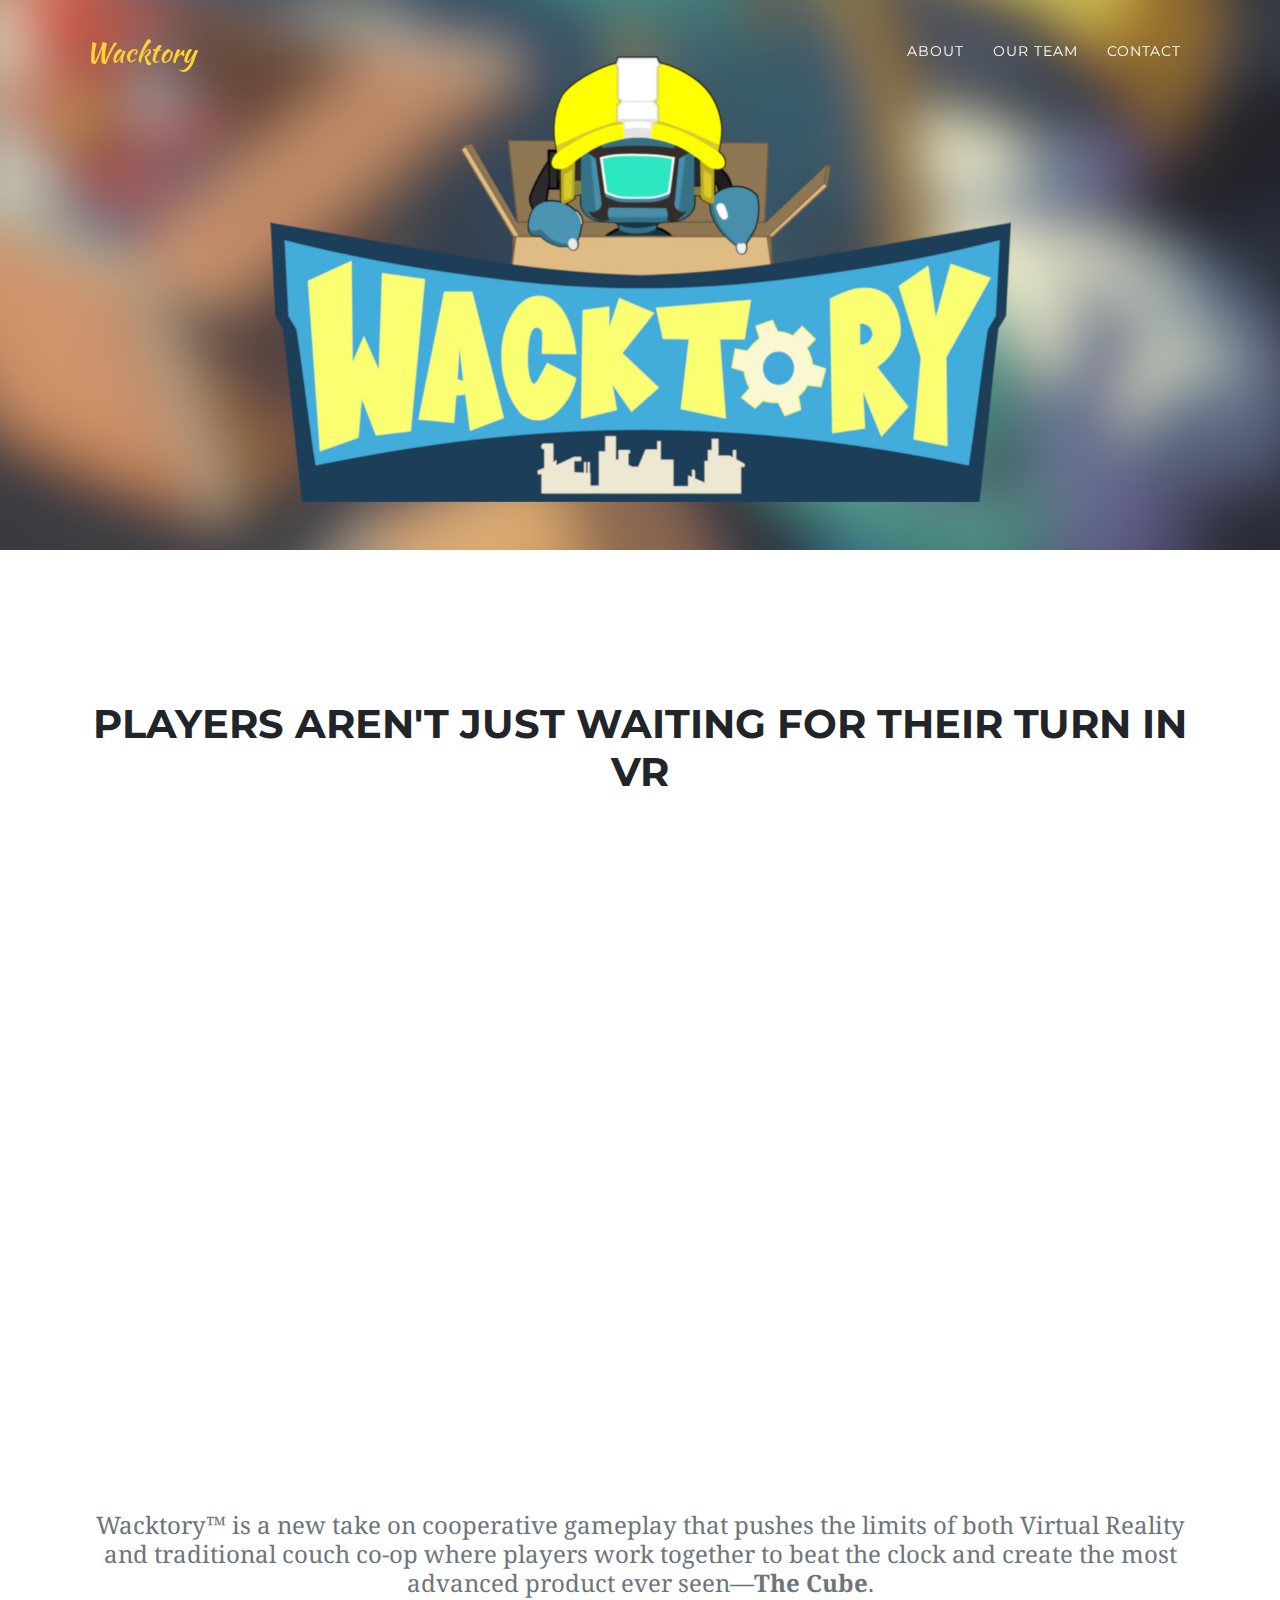
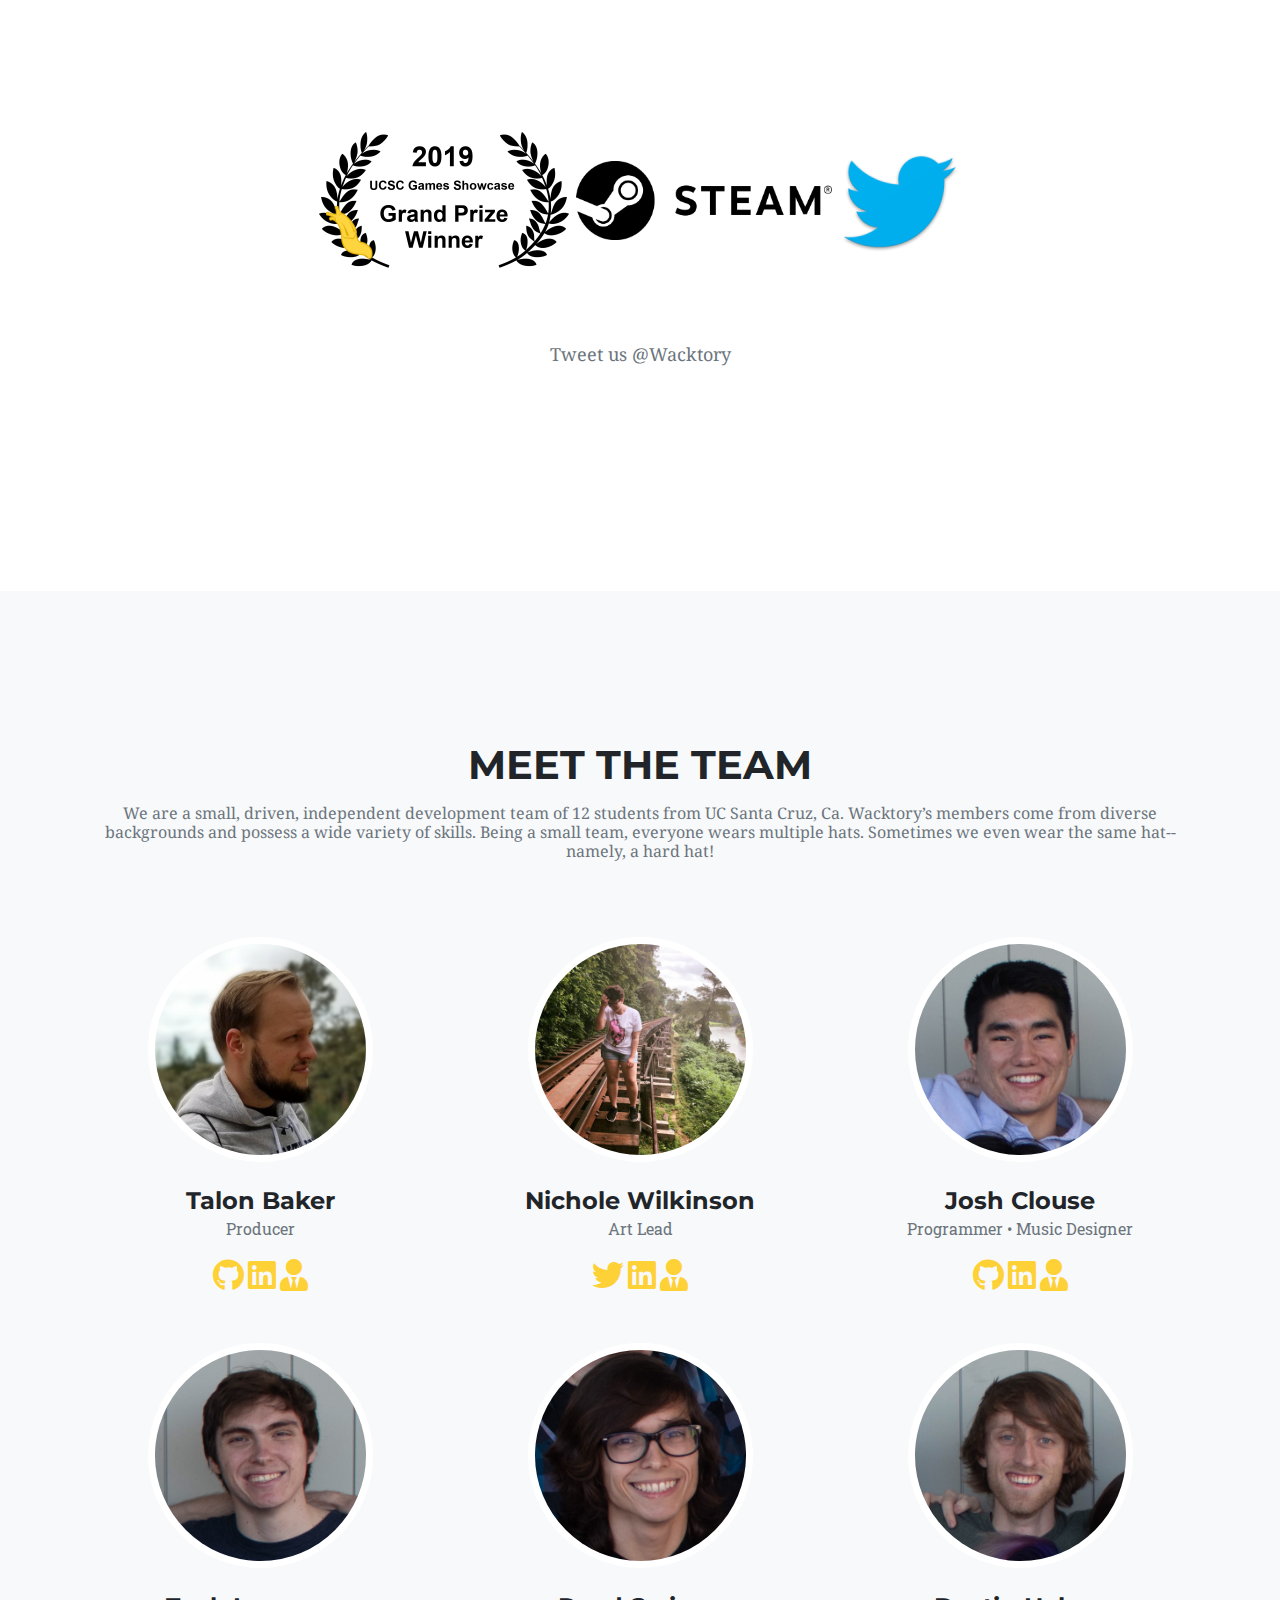
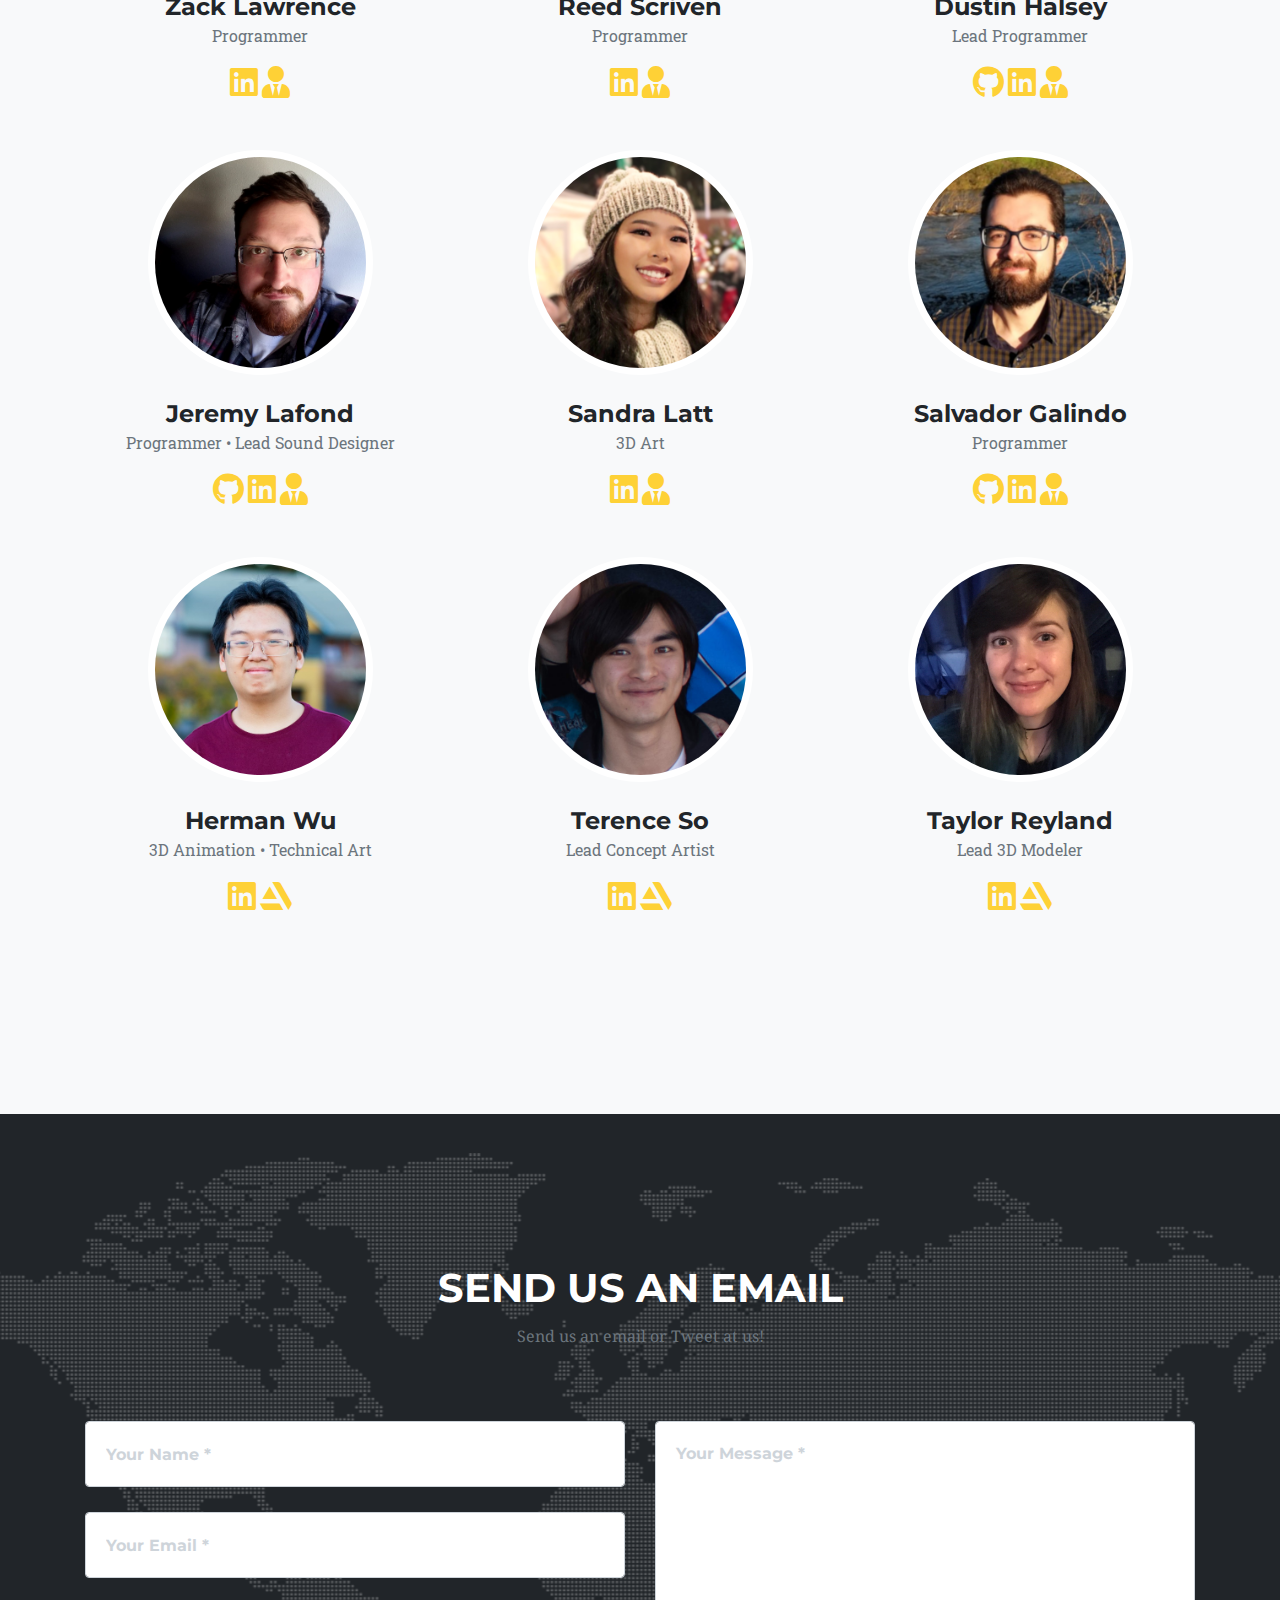
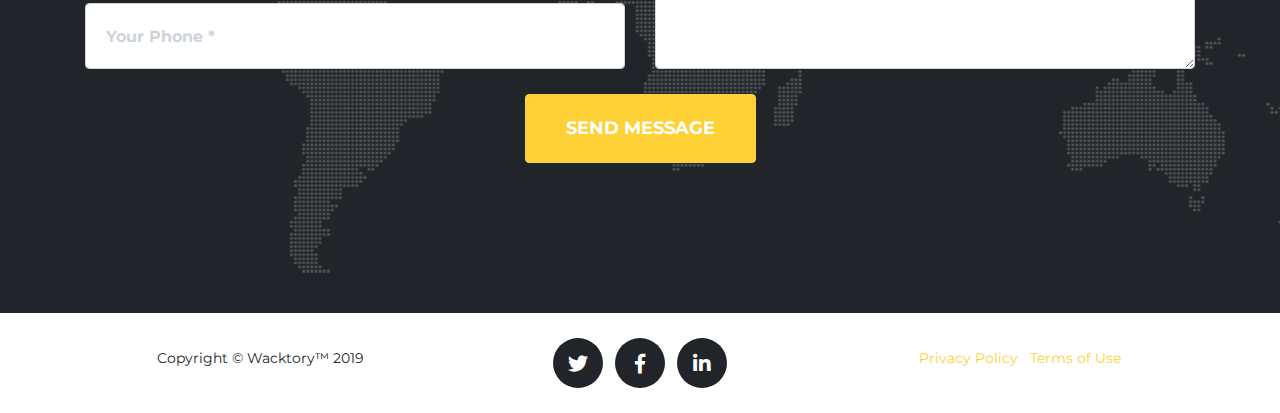
==== index.html @ 5170f6e6 "updated site links" ====
<!DOCTYPE html>
<html lang="en">

<head>

    <meta charset="utf-8">
    <meta name="viewport" content="width=device-width, initial-scale=1, shrink-to-fit=no">
    <meta name="description" content="">
    <meta name="author" content="">

    <style>
        p.big {
            line-height: 4.0;
        }
    </style>

    <title>Wacktory Game</title>

    <!-- Bootstrap core CSS -->
    <link href="vendor/bootstrap/css/bootstrap.min.css" rel="stylesheet">

    <!-- Custom fonts for this template -->
    <link href="vendor/fontawesome-free/css/all.min.css" rel="stylesheet" type="text/css">
    <link href="https://fonts.googleapis.com/css?family=Montserrat:400,700" rel="stylesheet" type="text/css">
    <link href='https://fonts.googleapis.com/css?family=Kaushan+Script' rel='stylesheet' type='text/css'>
    <link href='https://fonts.googleapis.com/css?family=Droid+Serif:400,700,400italic,700italic' rel='stylesheet'
        type='text/css'>
    <link href='https://fonts.googleapis.com/css?family=Roboto+Slab:400,100,300,700' rel='stylesheet' type='text/css'>

    <!-- Custom styles for this template -->
    <link href="css/agency.min.css" rel="stylesheet">

</head>

<body id="page-top">

    <!-- Navigation -->
    <nav class="navbar navbar-expand-lg navbar-dark fixed-top" id="mainNav">
        <div class="container">
            <a class="navbar-brand js-scroll-trigger" href="#page-top">Wacktory</a>
            <button class="navbar-toggler navbar-toggler-right" type="button" data-toggle="collapse"
                data-target="#navbarResponsive" aria-controls="navbarResponsive" aria-expanded="false"
                aria-label="Toggle navigation">
                Menu
                <i class="fas fa-bars"></i>
            </button>
            <div class="collapse navbar-collapse" id="navbarResponsive">
                <ul class="navbar-nav text-uppercase ml-auto">
                    <li class="nav-item">
                        <a class="nav-link js-scroll-trigger" href="#services">About</a>
                    </li>
                    <li class="nav-item">
                        <a class="nav-link js-scroll-trigger" href="#team">Our Team</a>
                    </li>
                    <li class="nav-item">
                        <a class="nav-link js-scroll-trigger" href="#contact">Contact</a>
                    </li>
                </ul>
            </div>
        </div>
    </nav>

    <!-- Header -->
    <header class="masthead">
        <div class="container">
            <div class="intro-text">
                <div class="intro-lead-in"> </div>
                <div class="intro-heading text-uppercase"> </div>
                    
                <!-- <a class="btn btn-primary btn-xl text-uppercase js-scroll-trigger" href="#services">About Our Game</a> -->
            </div>
        </div>
    </header>

    <!-- Services -->
    <section id="services">
        <div class="container">
            <div class="row">
                <div class="col-lg-12 text-center">
                    <h2 class="section-heading text-uppercase">Players aren't just waiting for their turn in VR</h2>

                    <!-- Gameplay Video -->
                    <iframe width="1120" height="630" src="https://www.youtube.com/embed/avccGwMOnUY" frameborder="0"
                        allow="accelerometer; autoplay; encrypted-media; gyroscope; picture-in-picture" allowfullscreen></iframe>

                    <p class="big"></p>
                    <br></br>
                    <h3 class="section-subheading text-muted">
                    	<font size="5">Wacktory™ is a new take on cooperative gameplay that pushes the limits of both Virtual Reality and traditional couch co-op where players work together to beat the clock and create the most advanced product ever seen—<b>The Cube</b>.</font></h3>

                    <!-- Steam Link -->
                    <a href="https://sammys.soe.ucsc.edu/awards">
                        <img src="img/logos/AwardBanner.png"  width="256">
                    </a>

                    <!-- Steam Link -->
                    <a href="">
                        <img src="img/logos/steamLogo.png"  width="256">
                    </a>


 					<!-- Twitter Link -->
                    <a href="https://twitter.com/wacktory">
                        <img src="img/logos/twitterIcon.png"  width="128">
                        <h3 class="section-subheading text-muted">
                        	<p></p>
                        	<font size="4">Tweet us @Wacktory</font>
                        </h3>
                    </a>
                    <!-- Gameplay Screenshots -->

                    <!-- <a href="img/GameplayScreenshots/screenshot1.png">
                        <img src="img/GameplayScreenshots/screenshot1.png" id="responsive-screenshots" width="500">
                    </a> 
                    <h3></h3>
                    <a href="img/GameplayScreenshots/screenshot2.png">
                        <img src="img/GameplayScreenshots/screenshot2.png" id="responsive-screenshots" width="500">
                    </a> 
                    <h3></h3>
                    <a href="img/GameplayScreenshots/screenshot3.png">
                        <img src="img/GameplayScreenshots/screenshot3.png" id="responsive-screenshots" width="500">
                    </a> 
                    

                    <h3> </h3>
                    <h3 class="section-subheading text-muted">Virtual Reality games are an isolating experience; when one player is fully immersed in a virtual world, everyone else waits their turn on the sidelines. To engage the audience, our team set out to explore the possibility of a game that combines single player VR gameplay with fun, couch co-op. Players aren't just waiting for their turn in VR, they’re playing alongside the VR player! As players work together in this zany, fast-paced environment, friendships will be tested, deadlines will be missed, and productivity will be measured!</h3>-->
                    
                   

                </div>
<!-- 
            </div>
            <div class="row text-center">
                <div class="col-md-4">
                    <span class="fa-stack fa-4x">
                        <i class="fas fa-circle fa-stack-2x text-primary"></i>
                        <i class="fas fa-shopping-cart fa-stack-1x fa-inverse"></i>
                    </span>
                    <h4 class="service-heading">First Game Oscar - 2019</h4>
                    <p class="text-muted">Lorem ipsum.</p>
                </div>
                <div class="col-md-4">
                    <span class="fa-stack fa-4x">
                        <i class="fas fa-circle fa-stack-2x text-primary"></i>
                        <i class="fas fa-laptop fa-stack-1x fa-inverse"></i>
                    </span>
                    <h4 class="service-heading">Million $ Award - 2021</h4>
                    <p class="text-muted">Lorem ipsum.</p>
                </div>
                <div class="col-md-4">
                    <span class="fa-stack fa-4x">
                        <i class="fas fa-circle fa-stack-2x text-primary"></i>
                        <i class="fas fa-lock fa-stack-1x fa-inverse"></i>
                    </span>
                    <h4 class="service-heading">First Metacritic 100! - 2022</h4>
                    <p class="text-muted">Lorem ipsum.</p>
                </div>
            </div>
-->
        </div>
    </section>

    <!-- Wacktory Dev Team -->
    <section class="bg-light" id="team">
        <div class="container">
            <div class="row">
                <div class="col-lg-12 text-center">
                    <h2 class="section-heading text-uppercase">Meet the Team</h2>
                    <h3 class="section-subheading text-muted">We are a small, driven, independent development team of 12 students from UC Santa Cruz, Ca. Wacktory’s members come from diverse backgrounds and possess a wide variety of skills. Being a small team, everyone wears multiple hats. Sometimes we even wear the same hat--namely, a hard hat!</h3>
                </div>
            </div>

            <!-- Row 1 -->
            <div class="row">
                <!-- Talon Baker -->
                <div class="col-sm-4">
                    <div class="team-member">
                        <img class="mx-auto rounded-circle" src="img/team/TalonBakerTeamPhoto.png" alt="">
                        <h4>Talon Baker</h4>
                        <p class="text-muted">Producer</p>
                        <!-- Links -->
                        <a href="https://github.com/tebaker">
                            <i class="fab fa-github fa-2x"></i>
                        </a>
                        <a href="https://www.linkedin.com/in/talon-baker-7a5bb0b5/">
                            <i class="fab fa-linkedin fa-2x"></i>
                        </a>
                        <a href="https://www.tebaker.com/">
                            <i class="fas fa-user-tie fa-2x"></i>
                        </a>
                    </div>
                </div>
                <!-- Nichole Wilkinson -->
                <div class="col-sm-4">
                    <div class="team-member">
                        <img class="mx-auto rounded-circle" src="img/team/NicholeWilkinsonTeamPhoto.jpg" alt="">
                        <h4>Nichole Wilkinson</h4>
                        <p class="text-muted">Art Lead</p>
                        <!-- Links -->
                        <a href="https://twitter.com/tcfdendral">
                            <i class="fab fa-twitter fa-2x"></i>
                        </a>
                        <a href="http://linkedin.com/in/nichole-wilkinson-53996b33
                        ">
                            <i class="fab fa-linkedin fa-2x"></i>
                        </a>
                        <a href="https://www.nicholewilkinson.com/">
                            <i class="fas fa-user-tie fa-2x"></i>
                        </a>
                    </div>
                </div>
                <!-- Josh Clouse -->
                <div class="col-sm-4">
                    <div class="team-member">
                        <img class="mx-auto rounded-circle" src="img/team/JoshClouseTeamPhoto.png" alt="">
                        <h4>Josh Clouse</h4>
                        <p class="text-muted">Programmer • Music Designer</p>
                        <!-- Links -->
                        <a href="https://github.com/JoshuaClouse">
                            <i class="fab fa-github fa-2x"></i>
                        </a>
                        <a href="https://www.linkedin.com/in/joshua-clouse-b3a444155/">
                            <i class="fab fa-linkedin fa-2x"></i>
                        </a>
                        <a href="http://joshclouse.com/">
                            <i class="fas fa-user-tie fa-2x"></i>
                        </a>
                    </div>
                </div>
            </div>

            <!-- Row 2 -->
            <div class="row">
                <!-- Zack Lawrence -->
                <div class="col-sm-4">
                    <div class="team-member">
                        <img class="mx-auto rounded-circle" src="img/team/ZackLawrenceTeamPhoto.png" alt="">
                        <h4>Zack Lawrence</h4>
                        <p class="text-muted">Programmer</p>
                        <!-- Links -->
                        <a href="#">
                            <i class="fab fa-linkedin fa-2x"></i>
                        </a>
                        <a href="http://Zackrlawrence.com/">
                            <i class="fas fa-user-tie fa-2x"></i>
                        </a>
                    </div>
                </div>
                <!-- Reed Scriven -->
                <div class="col-sm-4">
                    <div class="team-member">
                        <img class="mx-auto rounded-circle" src="img/team/ReedScrivenTeamPhoto.png" alt="">
                        <h4>Reed Scriven</h4>
                        <p class="text-muted">Programmer</p>
                        <!-- Links -->
                        <a href="https://www.linkedin.com/in/reed-scriven-905498b6/">
                            <i class="fab fa-linkedin fa-2x"></i>
                        </a>
                        <a href="http://reedscriven.com">
                            <i class="fas fa-user-tie fa-2x"></i>
                        </a>
                    </div>
                </div>
                <!-- Dustin Halsey -->
                <div class="col-sm-4">
                    <div class="team-member">
                        <img class="mx-auto rounded-circle" src="img/team/DustinHalseyTeamPhoto.png" alt="">
                        <h4>Dustin Halsey</h4>
                        <p class="text-muted">Lead Programmer</p>
                        <!-- Links -->
                        <a href="#">
                            <i class="fab fa-github fa-2x"></i>
                        </a>
                        <a href="#">
                            <i class="fab fa-linkedin fa-2x"></i>
                        </a>
                        <a href="#">
                            <i class="fas fa-user-tie fa-2x"></i>
                        </a>
                    </div>
                </div>
            </div>

            <!-- Row 3 -->
            <div class="row">
                <!-- Jeremy Lafond -->
                <div class="col-sm-4">
                    <div class="team-member">
                        <img class="mx-auto rounded-circle" src="img/team/JeremyLafondTeamPhoto.jpg" alt="">
                        <h4>Jeremy Lafond</h4>
                        <p class="text-muted">Programmer • Lead Sound Designer</p>
                        <!-- Links -->
                        <a href="https://github.com/JeremyLafond">
                            <i class="fab fa-github fa-2x"></i>
                        </a>
                        <a href="https://www.linkedin.com/in/jeremy-lafond/">
                            <i class="fab fa-linkedin fa-2x"></i>
                        </a>
                        <a href="https://jeremylafond.itch.io/">
                            <i class="fas fa-user-tie fa-2x"></i>
                        </a>
                    </div>
                </div>
                <!-- Sandra Latt -->
                <div class="col-sm-4">
                    <div class="team-member">
                        <img class="mx-auto rounded-circle" src="img/team/SandraLattTeamPhoto.png" alt="">
                        <h4>Sandra Latt</h4>
                        <p class="text-muted">3D Art</p>
                        <!-- Links -->
                        <a href="https://www.linkedin.com/in/sandra-latt/">
                            <i class="fab fa-linkedin fa-2x"></i>
                        </a>
                        <a href="https://hkst17.weebly.com/">
                            <i class="fas fa-user-tie fa-2x"></i>
                        </a>
                    </div>
                </div>
                <!-- Salvador Galindo -->
                <div class="col-sm-4">
                    <div class="team-member">
                        <img class="mx-auto rounded-circle" src="img/team/SalvadorGalindoTeamPhoto.png" alt="">
                        <h4>Salvador Galindo</h4>
                        <p class="text-muted">Programmer</p>
                        <!-- Links -->
                        <a href="https://github.com/sgalindo">
                            <i class="fab fa-github fa-2x"></i>
                        </a>
                        <a href="https://www.linkedin.com/in/salvador-galindo-aa449b158/">
                            <i class="fab fa-linkedin fa-2x"></i>
                        </a>
                        <a href="http://www.sgalindo.com">
                            <i class="fas fa-user-tie fa-2x"></i>
                        </a>
                    </div>
                </div>
            </div>

            <!-- Row 4 -->
            <div class="row">
                <!-- Herman Wu -->
                <div class="col-sm-4">
                    <div class="team-member">
                        <img class="mx-auto rounded-circle" src="img/team/HermanWuTeamPhoto.jpg" alt="">
                        <h4>Herman Wu</h4>
                        <p class="text-muted">3D Animation • Technical Art</p>
                        <!-- Links -->
                        <a href="https://www.linkedin.com/in/hwwu">
                            <i class="fab fa-linkedin fa-2x"></i>
                        </a>                       
                        <a href="https://www.artstation.com/artwork/KaObm4">
                            <i class="fab fa-artstation fa-2x"></i>
                        </a>
                    </div>
                </div>
                <!-- Terence So -->
                <div class="col-sm-4">
                    <div class="team-member">
                        <img class="mx-auto rounded-circle" src="img/team/TerenceSoTeamPhoto.png" alt="">
                        <h4>Terence So</h4>
                        <p class="text-muted">Lead Concept Artist</p>
                        <!-- Links -->
                        <a href="https://www.linkedin.com/in/terence-so-0427aa181/">
                            <i class="fab fa-linkedin fa-2x"></i>
                        </a>
                        <a href="https://www.artstation.com/sopahko">
                            <i class="fab fa-artstation fa-2x"></i>
                        </a>
                    </div>
                </div>
                <!-- Taylor Reyland -->
                <div class="col-sm-4">
                    <div class="team-member">
                        <img class="mx-auto rounded-circle" src="img/team/TaylorReylandTeamPhoto.jpg" alt="">
                        <h4>Taylor Reyland</h4>
                        <p class="text-muted">Lead 3D Modeler</p>
                        <!-- Links -->                        
                        <a href="www.linkedin.com/in/taylor-reyland ">
                            <i class="fab fa-linkedin fa-2x"></i>
                        </a>
                        <a href="https://www.artstation.com/taylor-reyland">
                            <i class="fab fa-artstation fa-2x"></i>
                        </a>
                    </div>
                </div>
            </div>
        </div>
    </section>

    <!-- Clients -->
<!--
    <section class="py-5">
        <div class="container">
            <div class="row">
                <div class="col-md-3 col-sm-6">
                    <a href="#">
                        <img class="img-fluid d-block mx-auto" src="img/logos/unityLogo.png" alt="">
                    </a>
                </div>
                <div class="col-md-3 col-sm-6">
                    <a href="#">
                        <img class="img-fluid d-block mx-auto" src="img/logos/psvrLogo.png" alt="">
                    </a>
                </div>
                <div class="col-md-3 col-sm-6">
                    <a href="#">
                        <img class="img-fluid d-block mx-auto" src="img/logos/twitchLogo.png" alt="">
                    </a>
                </div>
                <div class="col-md-3 col-sm-6">
                    <a href="#">
                        <img class="img-fluid d-block mx-auto" src="img/logos/psvrLogo.png" alt="">
                    </a>
                </div>
            </div>
        </div>
    </section>
-->
    <!-- Contact -->
    <section id="contact">
        <div class="container">
            <div class="row">
                <div class="col-lg-12 text-center">
                    <h2 class="section-heading text-uppercase">Send Us an Email</h2>
                    <h3 class="section-subheading text-muted">Send us an email or Tweet at us!</h3>
                </div>
            </div>
            <div class="row">
                <div class="col-lg-12">
                    <form id="contactForm" name="sentMessage" novalidate="novalidate">
                        <div class="row">
                            <div class="col-md-6">
                                <div class="form-group">
                                    <input class="form-control" id="name" type="text" placeholder="Your Name *"
                                        required="required" data-validation-required-message="Please enter your name.">
                                    <p class="help-block text-danger"></p>
                                </div>
                                <div class="form-group">
                                    <input class="form-control" id="email" type="email" placeholder="Your Email *"
                                        required="required"
                                        data-validation-required-message="Please enter your email address.">
                                    <p class="help-block text-danger"></p>
                                </div>
                                <div class="form-group">
                                    <input class="form-control" id="phone" type="tel" placeholder="Your Phone *"
                                        required="required"
                                        data-validation-required-message="Please enter your phone number.">
                                    <p class="help-block text-danger"></p>
                                </div>
                            </div>
                            <div class="col-md-6">
                                <div class="form-group">
                                    <textarea class="form-control" id="message" placeholder="Your Message *"
                                        required="required"
                                        data-validation-required-message="Please enter a message."></textarea>
                                    <p class="help-block text-danger"></p>
                                </div>
                            </div>
                            <div class="clearfix"></div>
                            <div class="col-lg-12 text-center">
                                <div id="success"></div>
                                <button id="sendMessageButton" class="btn btn-primary btn-xl text-uppercase"
                                    type="submit">Send Message</button>
                            </div>
                        </div>
                    </form>
                </div>
            </div>
        </div>
    </section>

    <!-- Footer -->
    <footer>
        <div class="container">
            <div class="row">
                <div class="col-md-4">
                    <span class="copyright">Copyright &copy; Wacktory&trade; 2019</span>
                </div>
                <div class="col-md-4">
                    <ul class="list-inline social-buttons">
                        <li class="list-inline-item">
                            <a href="#">
                                <i class="fab fa-twitter"></i>
                            </a>
                        </li>
                        <li class="list-inline-item">
                            <a href="#">
                                <i class="fab fa-facebook-f"></i>
                            </a>
                        </li>
                        <li class="list-inline-item">
                            <a href="#">
                                <i class="fab fa-linkedin-in"></i>
                            </a>
                        </li>
                    </ul>
                </div>
                <div class="col-md-4">
                    <ul class="list-inline quicklinks">
                        <li class="list-inline-item">
                            <a href="#">Privacy Policy</a>
                        </li>
                        <li class="list-inline-item">
                            <a href="#">Terms of Use</a>
                        </li>
                    </ul>
                </div>
            </div>
        </div>
    </footer>

    <!-- Bootstrap core JavaScript -->
    <script src="vendor/jquery/jquery.min.js"></script>
    <script src="vendor/bootstrap/js/bootstrap.bundle.min.js"></script>

    <!-- Plugin JavaScript -->
    <script src="vendor/jquery-easing/jquery.easing.min.js"></script>

    <!-- Contact form JavaScript -->
    <script src="js/jqBootstrapValidation.js"></script>
    <script src="js/contact_me.js"></script>

    <!-- Custom scripts for this template -->
    <script src="js/agency.min.js"></script>

</body>

</html>
---- css/agency.min.css ----
/*!
 * Start Bootstrap - Agency v5.0.5 (https://startbootstrap.com/template-overviews/agency)
 * Copyright 2013-2019 Start Bootstrap
 * Licensed under MIT (https://github.com/BlackrockDigital/startbootstrap-agency/blob/master/LICENSE)
 */body{overflow-x:hidden;font-family:'Roboto Slab',-apple-system,BlinkMacSystemFont,'Segoe UI',Roboto,'Helvetica Neue',Arial,sans-serif,'Apple Color Emoji','Segoe UI Emoji','Segoe UI Symbol','Noto Color Emoji'}p{line-height:1.75}a{color:#fed136}a:hover{color:#fec503}.text-primary{color:#fed136!important}h1,h2,h3,h4,h5,h6{font-weight:700;font-family:Montserrat,-apple-system,BlinkMacSystemFont,'Segoe UI',Roboto,'Helvetica Neue',Arial,sans-serif,'Apple Color Emoji','Segoe UI Emoji','Segoe UI Symbol','Noto Color Emoji'}section{padding:100px 0}section h2.section-heading{font-size:40px;margin-top:0;margin-bottom:15px}section h3.section-subheading{font-size:16px;font-weight:400;font-style:normal;margin-bottom:75px;text-transform:none;font-family:'Droid Serif',-apple-system,BlinkMacSystemFont,'Segoe UI',Roboto,'Helvetica Neue',Arial,sans-serif,'Apple Color Emoji','Segoe UI Emoji','Segoe UI Symbol','Noto Color Emoji'}@media (min-width:768px){section{padding:150px 0}}.btn{font-family:Montserrat,-apple-system,BlinkMacSystemFont,'Segoe UI',Roboto,'Helvetica Neue',Arial,sans-serif,'Apple Color Emoji','Segoe UI Emoji','Segoe UI Symbol','Noto Color Emoji';font-weight:700}.btn-xl{font-size:18px;padding:20px 40px}.btn-primary{background-color:#fed136;border-color:#fed136}.btn-primary:active,.btn-primary:focus,.btn-primary:hover{background-color:#fec810!important;border-color:#fec810!important;color:#fff}.btn-primary:active,.btn-primary:focus{-webkit-box-shadow:0 0 0 .2rem rgba(254,209,55,.5)!important;box-shadow:0 0 0 .2rem rgba(254,209,55,.5)!important}::selection{background:#fed136;text-shadow:none}img::selection{background:0 0}img::-moz-selection{background:0 0}#mainNav{background-color:#212529}#mainNav .navbar-toggler{font-size:12px;right:0;padding:13px;text-transform:uppercase;color:#fff;border:0;background-color:#fed136;font-family:Montserrat,-apple-system,BlinkMacSystemFont,'Segoe UI',Roboto,'Helvetica Neue',Arial,sans-serif,'Apple Color Emoji','Segoe UI Emoji','Segoe UI Symbol','Noto Color Emoji'}#mainNav .navbar-brand{color:#fed136;font-family:'Kaushan Script',-apple-system,BlinkMacSystemFont,'Segoe UI',Roboto,'Helvetica Neue',Arial,sans-serif,'Apple Color Emoji','Segoe UI Emoji','Segoe UI Symbol','Noto Color Emoji'}#mainNav .navbar-brand.active,#mainNav .navbar-brand:active,#mainNav .navbar-brand:focus,#mainNav .navbar-brand:hover{color:#fec503}#mainNav .navbar-nav .nav-item .nav-link{font-size:90%;font-weight:400;padding:.75em 0;letter-spacing:1px;color:#fff;font-family:Montserrat,-apple-system,BlinkMacSystemFont,'Segoe UI',Roboto,'Helvetica Neue',Arial,sans-serif,'Apple Color Emoji','Segoe UI Emoji','Segoe UI Symbol','Noto Color Emoji'}#mainNav .navbar-nav .nav-item .nav-link.active,#mainNav .navbar-nav .nav-item .nav-link:hover{color:#fed136}@media (min-width:992px){#mainNav{padding-top:25px;padding-bottom:25px;-webkit-transition:padding-top .3s,padding-bottom .3s;transition:padding-top .3s,padding-bottom .3s;border:none;background-color:transparent}#mainNav .navbar-brand{font-size:1.75em;-webkit-transition:all .3s;transition:all .3s}#mainNav .navbar-nav .nav-item .nav-link{padding:1.1em 1em!important}#mainNav.navbar-shrink{padding-top:0;padding-bottom:0;background-color:#212529}#mainNav.navbar-shrink .navbar-brand{font-size:1.25em;padding:12px 0}}header.masthead{text-align:center;color:#fff;background-image:url(../img/header-bg.jpg);background-repeat:no-repeat;background-attachment:scroll;background-position:center center;background-size:cover}header.masthead .intro-text{padding-top:150px;padding-bottom:100px}header.masthead .intro-text .intro-lead-in{font-size:22px;font-style:normal;line-height:22px;margin-bottom:25px;font-family:'Droid Serif',-apple-system,BlinkMacSystemFont,'Segoe UI',Roboto,'Helvetica Neue',Arial,sans-serif,'Apple Color Emoji','Segoe UI Emoji','Segoe UI Symbol','Noto Color Emoji'}header.masthead .intro-text .intro-heading{font-size:50px;font-weight:700;line-height:50px;margin-bottom:25px;font-family:Montserrat,-apple-system,BlinkMacSystemFont,'Segoe UI',Roboto,'Helvetica Neue',Arial,sans-serif,'Apple Color Emoji','Segoe UI Emoji','Segoe UI Symbol','Noto Color Emoji'}@media (min-width:768px){header.masthead .intro-text{padding-top:300px;padding-bottom:200px}header.masthead .intro-text .intro-lead-in{font-size:40px;font-style:normal;line-height:40px;margin-bottom:25px;font-family:'Droid Serif',-apple-system,BlinkMacSystemFont,'Segoe UI',Roboto,'Helvetica Neue',Arial,sans-serif,'Apple Color Emoji','Segoe UI Emoji','Segoe UI Symbol','Noto Color Emoji'}header.masthead .intro-text .intro-heading{font-size:75px;font-weight:700;line-height:75px;margin-bottom:50px;font-family:Montserrat,-apple-system,BlinkMacSystemFont,'Segoe UI',Roboto,'Helvetica Neue',Arial,sans-serif,'Apple Color Emoji','Segoe UI Emoji','Segoe UI Symbol','Noto Color Emoji'}}.service-heading{margin:15px 0;text-transform:none}#portfolio .portfolio-item{right:0;margin:0 0 15px}#portfolio .portfolio-item .portfolio-link{position:relative;display:block;max-width:400px;margin:0 auto;cursor:pointer}#portfolio .portfolio-item .portfolio-link .portfolio-hover{position:absolute;width:100%;height:100%;-webkit-transition:all ease .5s;transition:all ease .5s;opacity:0;background:rgba(254,209,54,.9)}#portfolio .portfolio-item .portfolio-link .portfolio-hover:hover{opacity:1}#portfolio .portfolio-item .portfolio-link .portfolio-hover .portfolio-hover-content{font-size:20px;position:absolute;top:50%;width:100%;height:20px;margin-top:-12px;text-align:center;color:#fff}#portfolio .portfolio-item .portfolio-link .portfolio-hover .portfolio-hover-content i{margin-top:-12px}#portfolio .portfolio-item .portfolio-link .portfolio-hover .portfolio-hover-content h3,#portfolio .portfolio-item .portfolio-link .portfolio-hover .portfolio-hover-content h4{margin:0}#portfolio .portfolio-item .portfolio-caption{max-width:400px;margin:0 auto;padding:25px;text-align:center;background-color:#fff}#portfolio .portfolio-item .portfolio-caption h4{margin:0;text-transform:none}#portfolio .portfolio-item .portfolio-caption p{font-size:16px;font-style:normal;margin:0;font-family:'Droid Serif',-apple-system,BlinkMacSystemFont,'Segoe UI',Roboto,'Helvetica Neue',Arial,sans-serif,'Apple Color Emoji','Segoe UI Emoji','Segoe UI Symbol','Noto Color Emoji'}#portfolio *{z-index:2}@media (min-width:767px){#portfolio .portfolio-item{margin:0 0 30px}}.portfolio-modal{padding-right:0!important}.portfolio-modal .modal-dialog{margin:1rem;max-width:100vw}.portfolio-modal .modal-content{padding:100px 0;text-align:center}.portfolio-modal .modal-content h2{font-size:3em;margin-bottom:15px}.portfolio-modal .modal-content p{margin-bottom:30px}.portfolio-modal .modal-content p.item-intro{font-size:16px;font-style:normal;margin:20px 0 30px;font-family:'Droid Serif',-apple-system,BlinkMacSystemFont,'Segoe UI',Roboto,'Helvetica Neue',Arial,sans-serif,'Apple Color Emoji','Segoe UI Emoji','Segoe UI Symbol','Noto Color Emoji'}.portfolio-modal .modal-content ul.list-inline{margin-top:0;margin-bottom:30px}.portfolio-modal .modal-content img{margin-bottom:30px}.portfolio-modal .modal-content button{cursor:pointer}.portfolio-modal .close-modal{position:absolute;top:25px;right:25px;width:75px;height:75px;cursor:pointer;background-color:transparent}.portfolio-modal .close-modal:hover{opacity:.3}.portfolio-modal .close-modal .lr{z-index:1051;width:1px;height:75px;margin-left:35px;-webkit-transform:rotate(45deg);transform:rotate(45deg);background-color:#212529}.portfolio-modal .close-modal .lr .rl{z-index:1052;width:1px;height:75px;-webkit-transform:rotate(90deg);transform:rotate(90deg);background-color:#212529}.timeline{position:relative;padding:0;list-style:none}.timeline:before{position:absolute;top:0;bottom:0;left:40px;width:2px;margin-left:-1.5px;content:'';background-color:#e9ecef}.timeline>li{position:relative;min-height:50px;margin-bottom:50px}.timeline>li:after,.timeline>li:before{display:table;content:' '}.timeline>li:after{clear:both}.timeline>li .timeline-panel{position:relative;float:right;width:100%;padding:0 20px 0 100px;text-align:left}.timeline>li .timeline-panel:before{right:auto;left:-15px;border-right-width:15px;border-left-width:0}.timeline>li .timeline-panel:after{right:auto;left:-14px;border-right-width:14px;border-left-width:0}.timeline>li .timeline-image{position:absolute;z-index:100;left:0;width:80px;height:80px;margin-left:0;text-align:center;color:#fff;border:7px solid #e9ecef;border-radius:100%;background-color:#fed136}.timeline>li .timeline-image h4{font-size:10px;line-height:14px;margin-top:12px}.timeline>li.timeline-inverted>.timeline-panel{float:right;padding:0 20px 0 100px;text-align:left}.timeline>li.timeline-inverted>.timeline-panel:before{right:auto;left:-15px;border-right-width:15px;border-left-width:0}.timeline>li.timeline-inverted>.timeline-panel:after{right:auto;left:-14px;border-right-width:14px;border-left-width:0}.timeline>li:last-child{margin-bottom:0}.timeline .timeline-heading h4{margin-top:0;color:inherit}.timeline .timeline-heading h4.subheading{text-transform:none}.timeline .timeline-body>p,.timeline .timeline-body>ul{margin-bottom:0}@media (min-width:768px){.timeline:before{left:50%}.timeline>li{min-height:100px;margin-bottom:100px}.timeline>li .timeline-panel{float:left;width:41%;padding:0 20px 20px 30px;text-align:right}.timeline>li .timeline-image{left:50%;width:100px;height:100px;margin-left:-50px}.timeline>li .timeline-image h4{font-size:13px;line-height:18px;margin-top:16px}.timeline>li.timeline-inverted>.timeline-panel{float:right;padding:0 30px 20px 20px;text-align:left}}@media (min-width:992px){.timeline>li{min-height:150px}.timeline>li .timeline-panel{padding:0 20px 20px}.timeline>li .timeline-image{width:150px;height:150px;margin-left:-75px}.timeline>li .timeline-image h4{font-size:18px;line-height:26px;margin-top:30px}.timeline>li.timeline-inverted>.timeline-panel{padding:0 20px 20px}}@media (min-width:1200px){.timeline>li{min-height:170px}.timeline>li .timeline-panel{padding:0 20px 20px 100px}.timeline>li .timeline-image{width:170px;height:170px;margin-left:-85px}.timeline>li .timeline-image h4{margin-top:40px}.timeline>li.timeline-inverted>.timeline-panel{padding:0 100px 20px 20px}}.team-member{margin-bottom:50px;text-align:center}.team-member img{width:225px;height:225px;border:7px solid #fff}.team-member h4{margin-top:25px;margin-bottom:0;text-transform:none}.team-member p{margin-top:0}section#contact{background-color:#212529;background-image:url(../img/map-image.png);background-repeat:no-repeat;background-position:center}section#contact .section-heading{color:#fff}section#contact .form-group{margin-bottom:25px}section#contact .form-group input,section#contact .form-group textarea{padding:20px}section#contact .form-group input.form-control{height:auto}section#contact .form-group textarea.form-control{height:248px}section#contact .form-control:focus{border-color:#fed136;-webkit-box-shadow:none;box-shadow:none}section#contact ::-webkit-input-placeholder{font-weight:700;color:#ced4da;font-family:Montserrat,-apple-system,BlinkMacSystemFont,'Segoe UI',Roboto,'Helvetica Neue',Arial,sans-serif,'Apple Color Emoji','Segoe UI Emoji','Segoe UI Symbol','Noto Color Emoji'}section#contact :-moz-placeholder{font-weight:700;color:#ced4da;font-family:Montserrat,-apple-system,BlinkMacSystemFont,'Segoe UI',Roboto,'Helvetica Neue',Arial,sans-serif,'Apple Color Emoji','Segoe UI Emoji','Segoe UI Symbol','Noto Color Emoji'}section#contact ::-moz-placeholder{font-weight:700;color:#ced4da;font-family:Montserrat,-apple-system,BlinkMacSystemFont,'Segoe UI',Roboto,'Helvetica Neue',Arial,sans-serif,'Apple Color Emoji','Segoe UI Emoji','Segoe UI Symbol','Noto Color Emoji'}section#contact :-ms-input-placeholder{font-weight:700;color:#ced4da;font-family:Montserrat,-apple-system,BlinkMacSystemFont,'Segoe UI',Roboto,'Helvetica Neue',Arial,sans-serif,'Apple Color Emoji','Segoe UI Emoji','Segoe UI Symbol','Noto Color Emoji'}footer{padding:25px 0;text-align:center}footer span.copyright{font-size:90%;line-height:40px;text-transform:none;font-family:Montserrat,-apple-system,BlinkMacSystemFont,'Segoe UI',Roboto,'Helvetica Neue',Arial,sans-serif,'Apple Color Emoji','Segoe UI Emoji','Segoe UI Symbol','Noto Color Emoji'}footer ul.quicklinks{font-size:90%;line-height:40px;margin-bottom:0;text-transform:none;font-family:Montserrat,-apple-system,BlinkMacSystemFont,'Segoe UI',Roboto,'Helvetica Neue',Arial,sans-serif,'Apple Color Emoji','Segoe UI Emoji','Segoe UI Symbol','Noto Color Emoji'}ul.social-buttons{margin-bottom:0}ul.social-buttons li a{font-size:20px;line-height:50px;display:block;width:50px;height:50px;-webkit-transition:all .3s;transition:all .3s;color:#fff;border-radius:100%;outline:0;background-color:#212529}ul.social-buttons li a:active,ul.social-buttons li a:focus,ul.social-buttons li a:hover{background-color:#fed136}
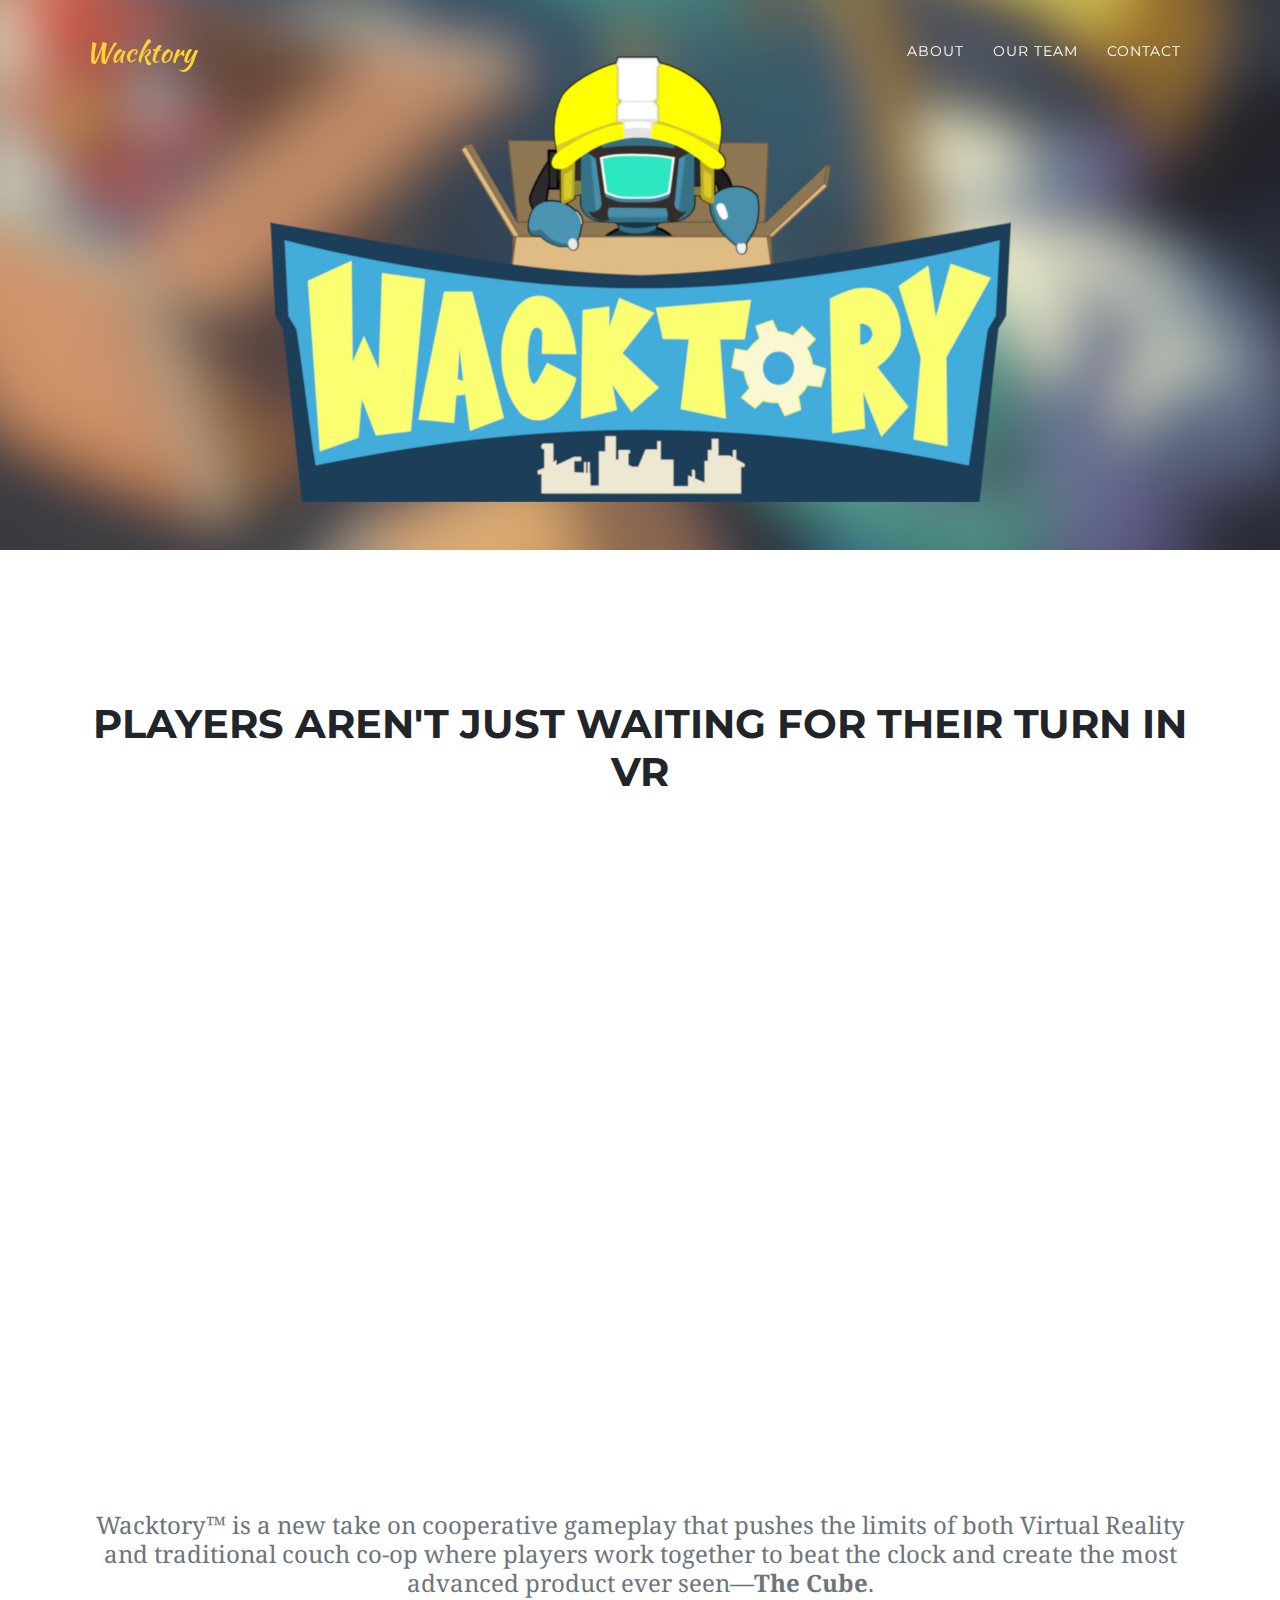
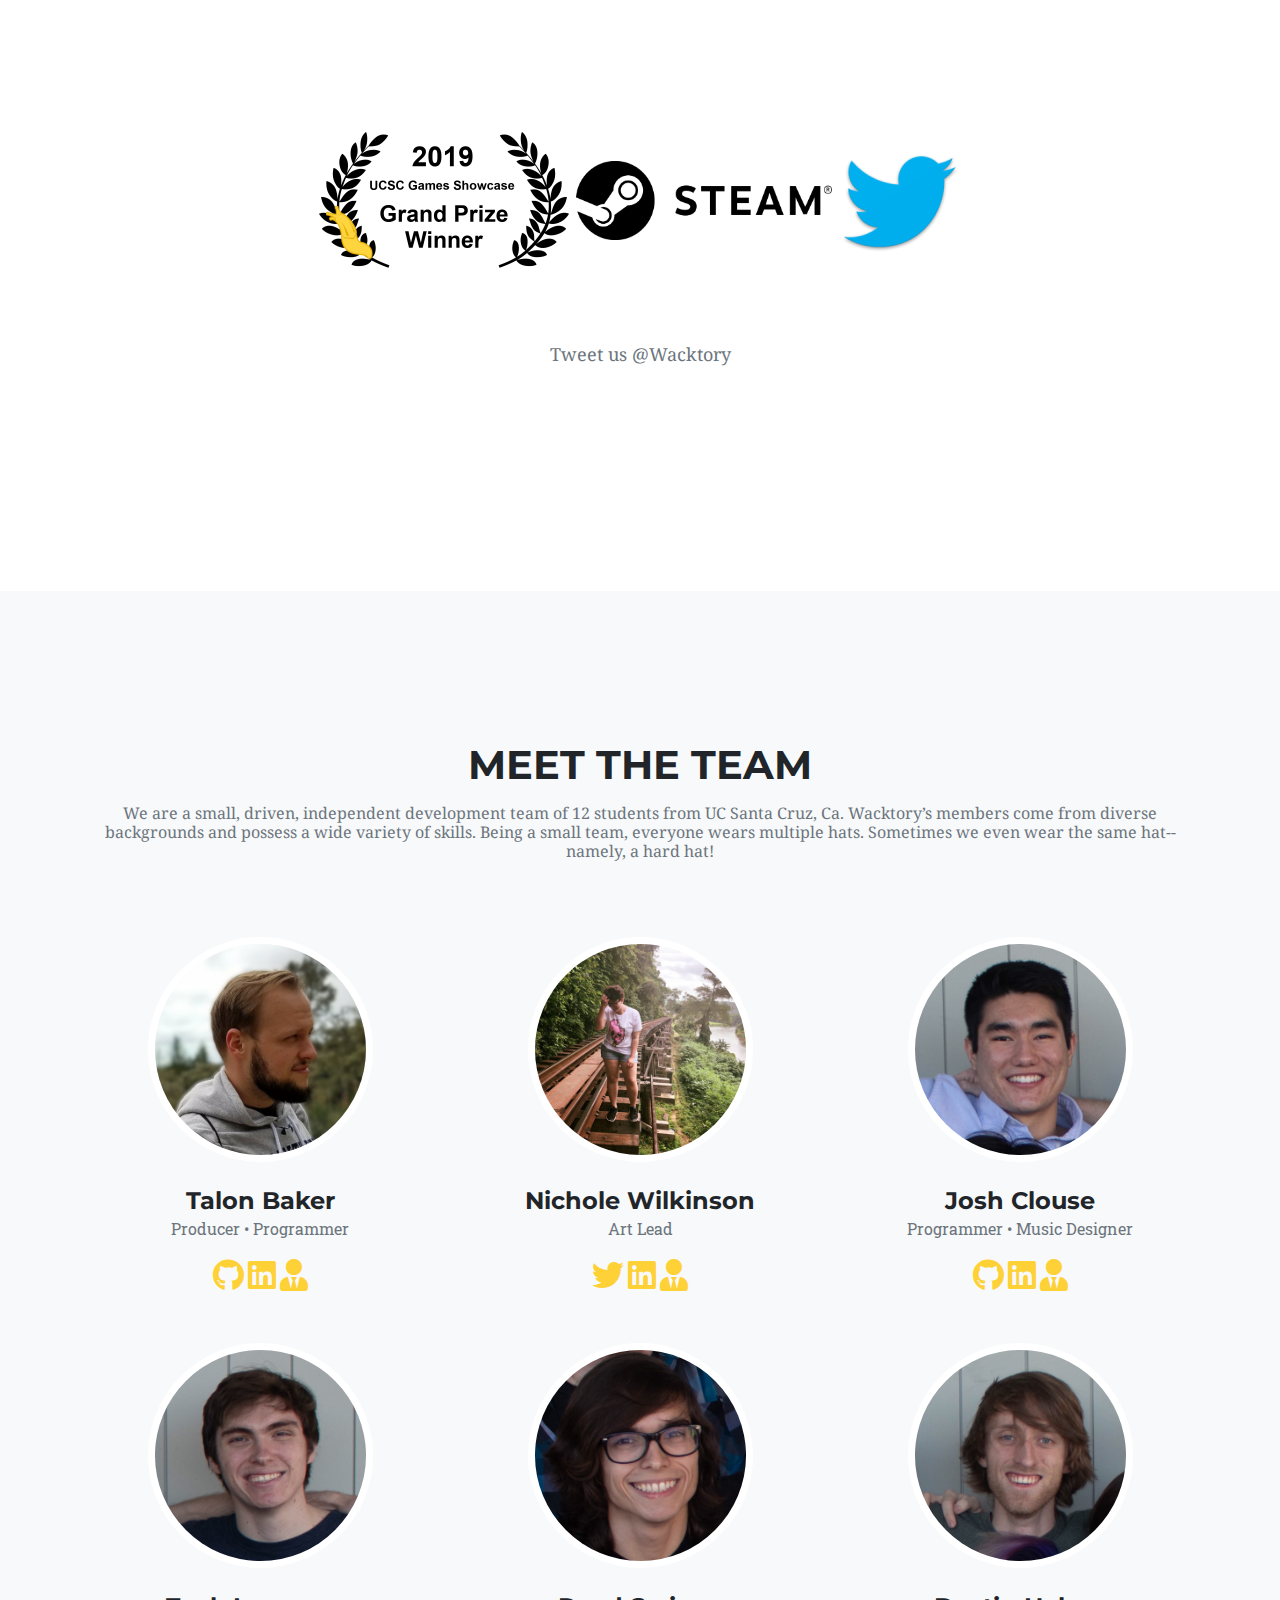
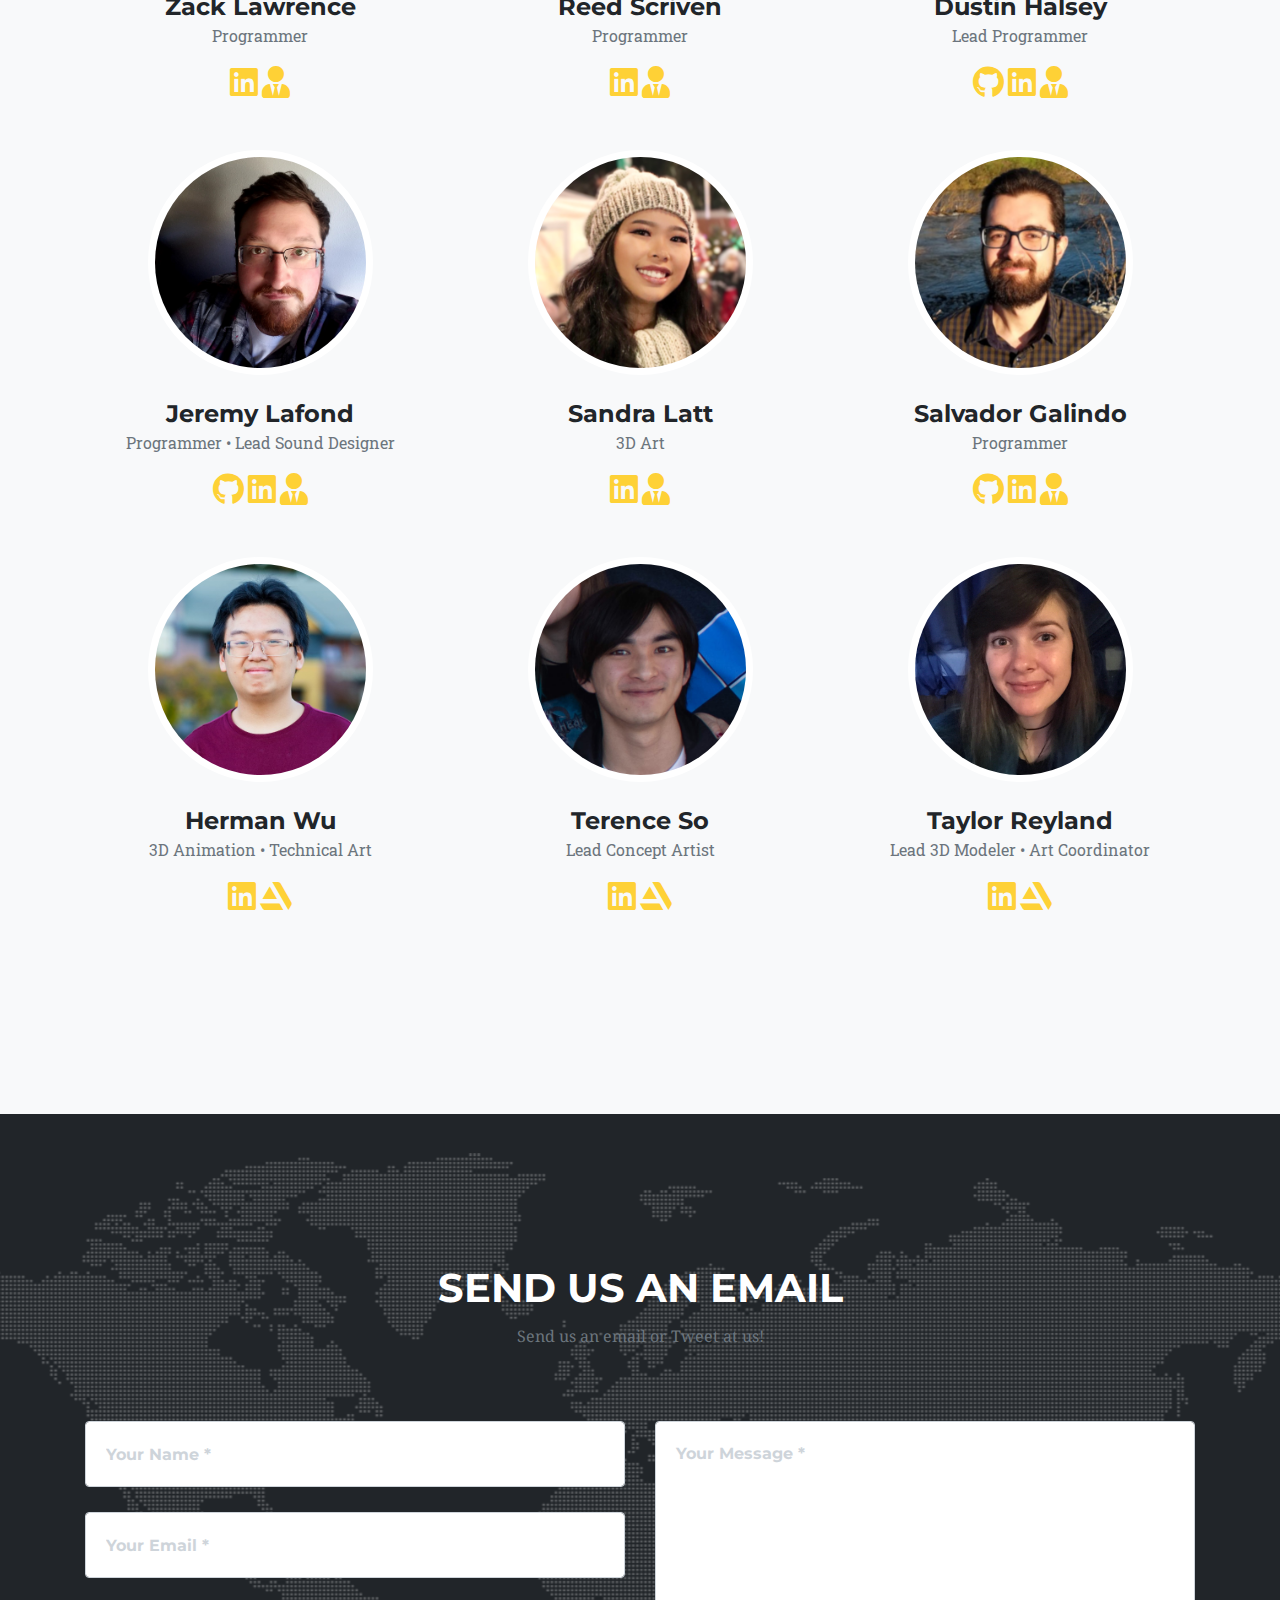
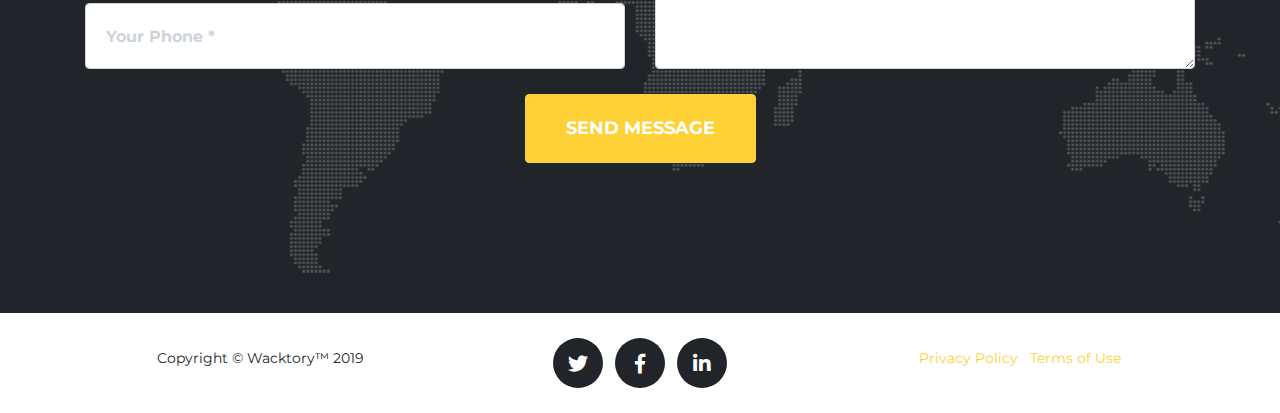
==== commit 4331548f: "Updated titles for credits. added /steam link to storepage. updated /trailer link to new video" ====
--- a/index.html
+++ b/index.html
@@ -94,7 +94,7 @@
                     </a>
 
                     <!-- Steam Link -->
-                    <a href="">
+                    <a href="https://store.steampowered.com/app/1082750/Wacktory/">
                         <img src="img/logos/steamLogo.png"  width="256">
                     </a>
 
@@ -107,56 +107,7 @@
                         	<font size="4">Tweet us @Wacktory</font>
                         </h3>
                     </a>
-                    <!-- Gameplay Screenshots -->
-
-                    <!-- <a href="img/GameplayScreenshots/screenshot1.png">
-                        <img src="img/GameplayScreenshots/screenshot1.png" id="responsive-screenshots" width="500">
-                    </a> 
-                    <h3></h3>
-                    <a href="img/GameplayScreenshots/screenshot2.png">
-                        <img src="img/GameplayScreenshots/screenshot2.png" id="responsive-screenshots" width="500">
-                    </a> 
-                    <h3></h3>
-                    <a href="img/GameplayScreenshots/screenshot3.png">
-                        <img src="img/GameplayScreenshots/screenshot3.png" id="responsive-screenshots" width="500">
-                    </a> 
-                    
-
-                    <h3> </h3>
-                    <h3 class="section-subheading text-muted">Virtual Reality games are an isolating experience; when one player is fully immersed in a virtual world, everyone else waits their turn on the sidelines. To engage the audience, our team set out to explore the possibility of a game that combines single player VR gameplay with fun, couch co-op. Players aren't just waiting for their turn in VR, they’re playing alongside the VR player! As players work together in this zany, fast-paced environment, friendships will be tested, deadlines will be missed, and productivity will be measured!</h3>-->
-                    
-                   
-
-                </div>
-<!-- 
-            </div>
-            <div class="row text-center">
-                <div class="col-md-4">
-                    <span class="fa-stack fa-4x">
-                        <i class="fas fa-circle fa-stack-2x text-primary"></i>
-                        <i class="fas fa-shopping-cart fa-stack-1x fa-inverse"></i>
-                    </span>
-                    <h4 class="service-heading">First Game Oscar - 2019</h4>
-                    <p class="text-muted">Lorem ipsum.</p>
-                </div>
-                <div class="col-md-4">
-                    <span class="fa-stack fa-4x">
-                        <i class="fas fa-circle fa-stack-2x text-primary"></i>
-                        <i class="fas fa-laptop fa-stack-1x fa-inverse"></i>
-                    </span>
-                    <h4 class="service-heading">Million $ Award - 2021</h4>
-                    <p class="text-muted">Lorem ipsum.</p>
-                </div>
-                <div class="col-md-4">
-                    <span class="fa-stack fa-4x">
-                        <i class="fas fa-circle fa-stack-2x text-primary"></i>
-                        <i class="fas fa-lock fa-stack-1x fa-inverse"></i>
-                    </span>
-                    <h4 class="service-heading">First Metacritic 100! - 2022</h4>
-                    <p class="text-muted">Lorem ipsum.</p>
-                </div>
-            </div>
--->
+                </div>
         </div>
     </section>
 
@@ -177,7 +128,7 @@
                     <div class="team-member">
                         <img class="mx-auto rounded-circle" src="img/team/TalonBakerTeamPhoto.png" alt="">
                         <h4>Talon Baker</h4>
-                        <p class="text-muted">Producer</p>
+                        <p class="text-muted">Producer • Programmer</p>
                         <!-- Links -->
                         <a href="https://github.com/tebaker">
                             <i class="fab fa-github fa-2x"></i>
@@ -373,7 +324,7 @@
                     <div class="team-member">
                         <img class="mx-auto rounded-circle" src="img/team/TaylorReylandTeamPhoto.jpg" alt="">
                         <h4>Taylor Reyland</h4>
-                        <p class="text-muted">Lead 3D Modeler</p>
+                        <p class="text-muted">Lead 3D Modeler • Art Coordinator</p>
                         <!-- Links -->                        
                         <a href="www.linkedin.com/in/taylor-reyland ">
                             <i class="fab fa-linkedin fa-2x"></i>
@@ -387,35 +338,6 @@
         </div>
     </section>
 
-    <!-- Clients -->
-<!--
-    <section class="py-5">
-        <div class="container">
-            <div class="row">
-                <div class="col-md-3 col-sm-6">
-                    <a href="#">
-                        <img class="img-fluid d-block mx-auto" src="img/logos/unityLogo.png" alt="">
-                    </a>
-                </div>
-                <div class="col-md-3 col-sm-6">
-                    <a href="#">
-                        <img class="img-fluid d-block mx-auto" src="img/logos/psvrLogo.png" alt="">
-                    </a>
-                </div>
-                <div class="col-md-3 col-sm-6">
-                    <a href="#">
-                        <img class="img-fluid d-block mx-auto" src="img/logos/twitchLogo.png" alt="">
-                    </a>
-                </div>
-                <div class="col-md-3 col-sm-6">
-                    <a href="#">
-                        <img class="img-fluid d-block mx-auto" src="img/logos/psvrLogo.png" alt="">
-                    </a>
-                </div>
-            </div>
-        </div>
-    </section>
--->
     <!-- Contact -->
     <section id="contact">
         <div class="container">
@@ -525,4 +447,4 @@
 
 </body>
 
-</html>+</html>
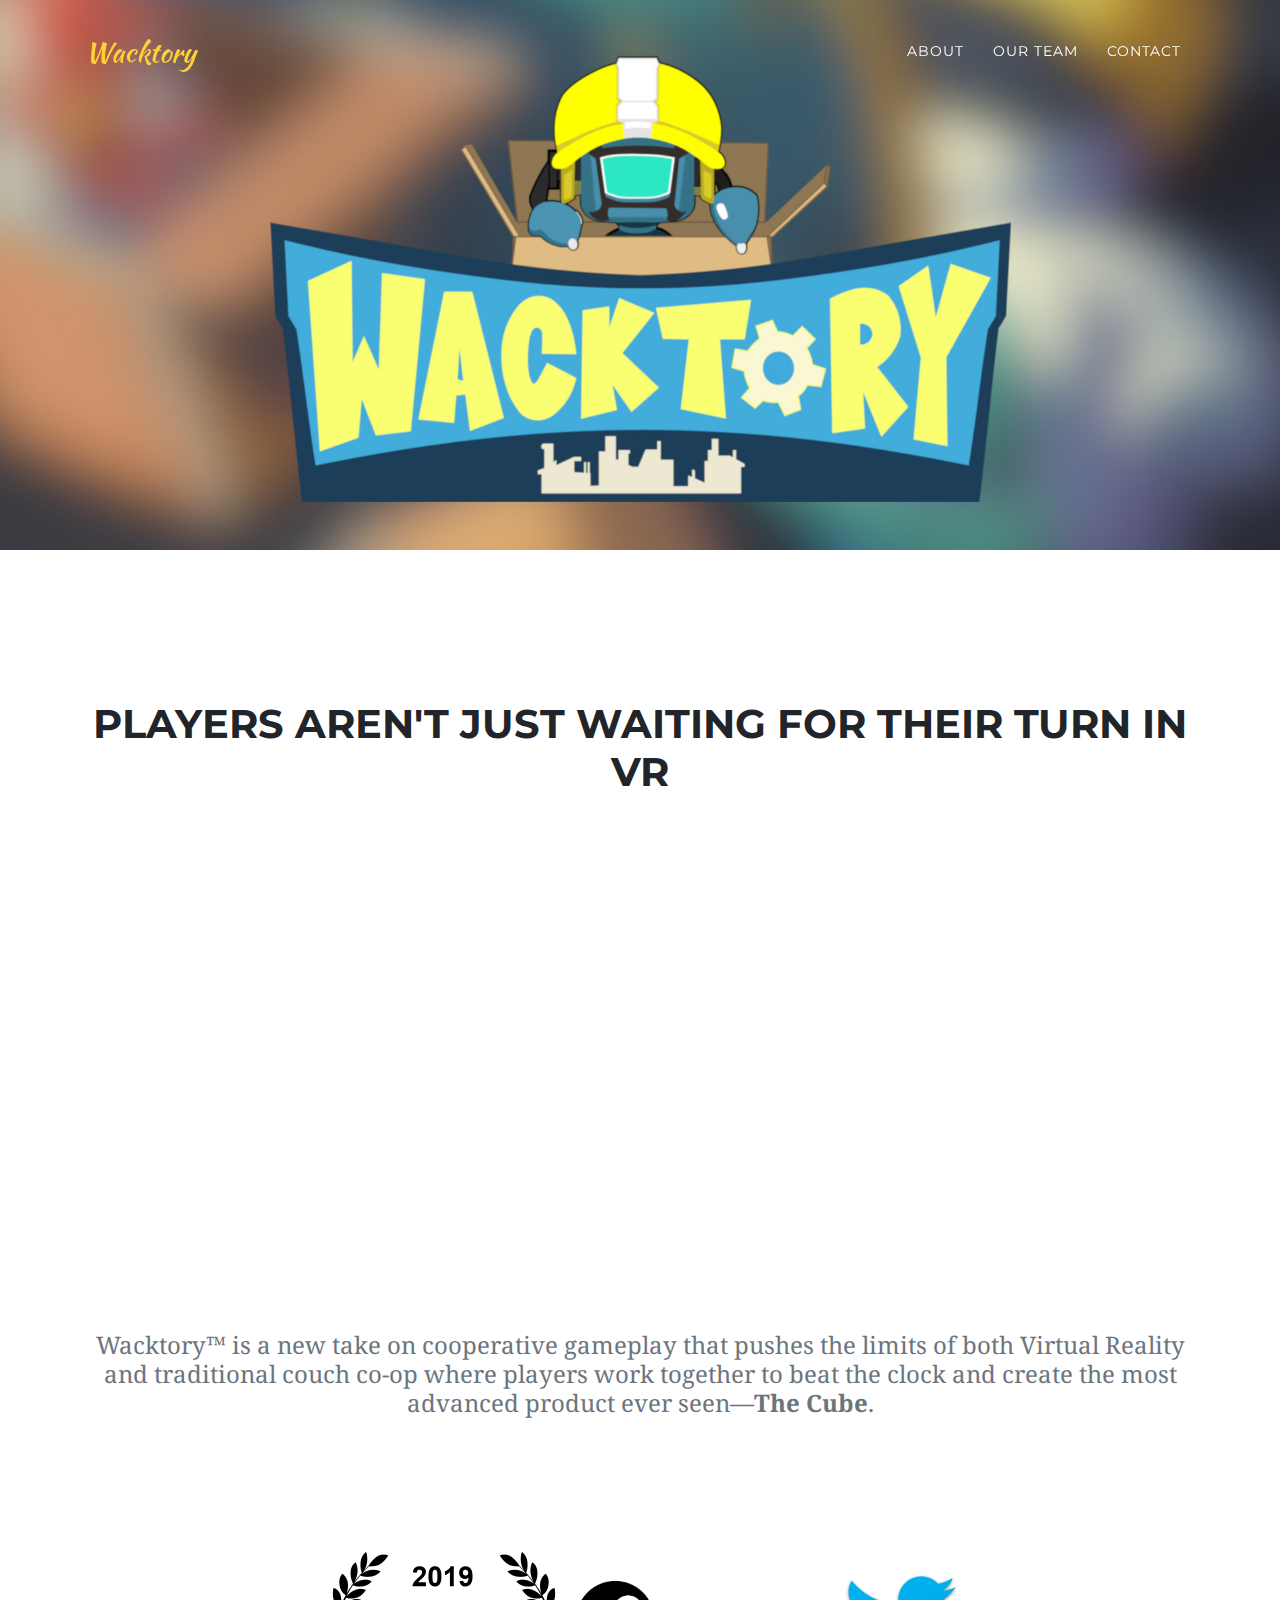
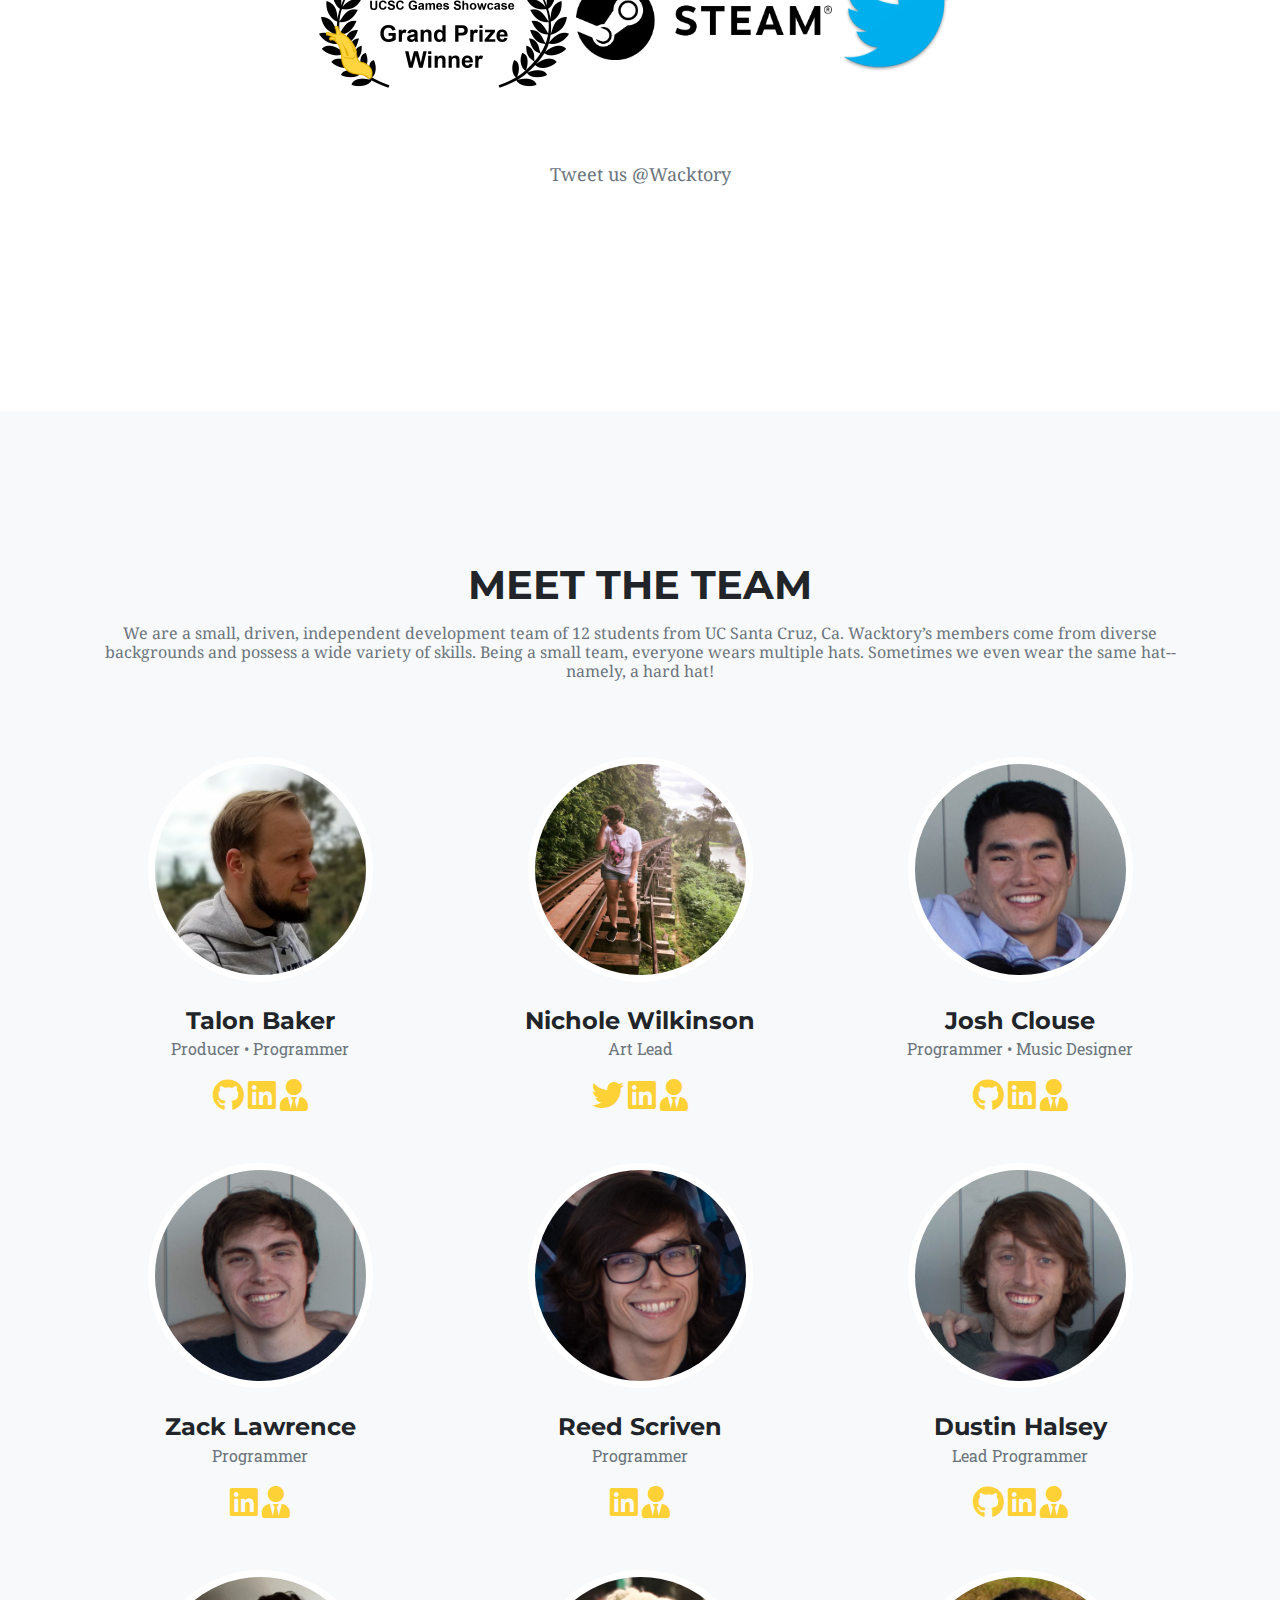
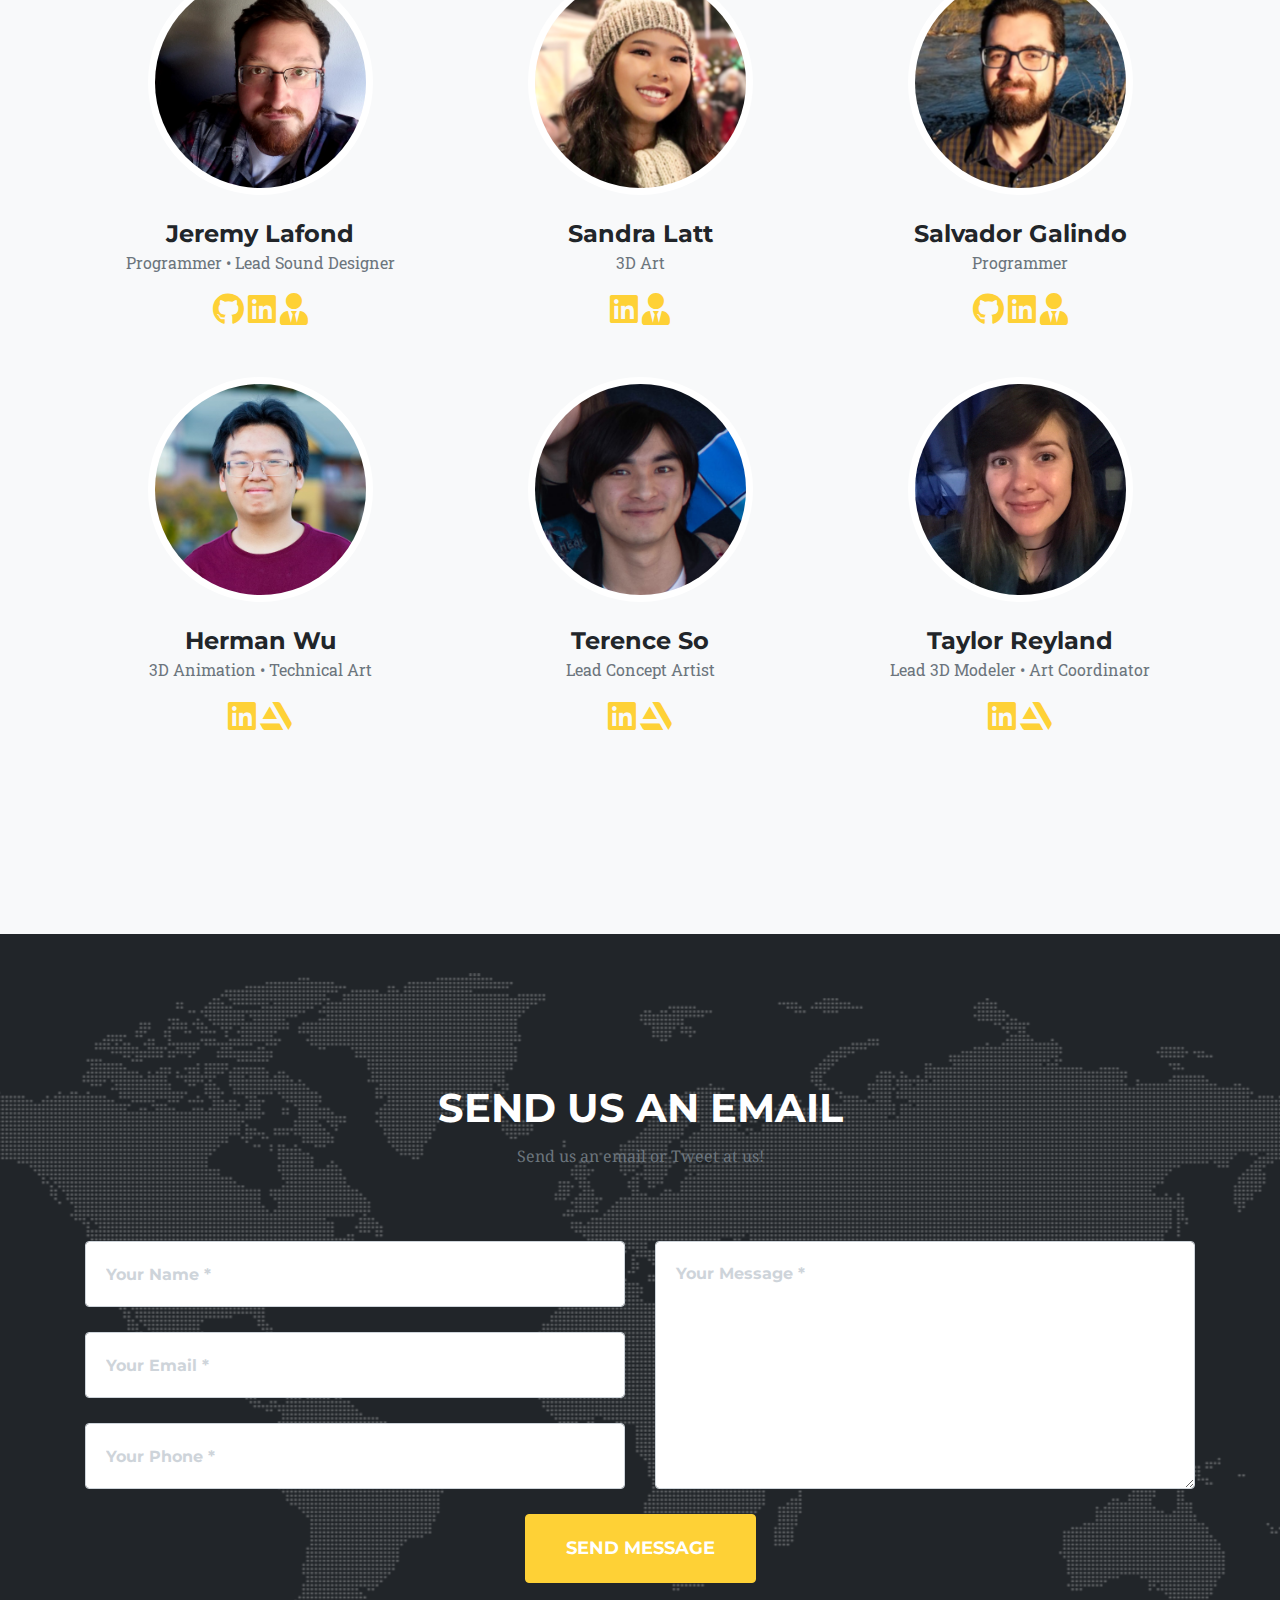
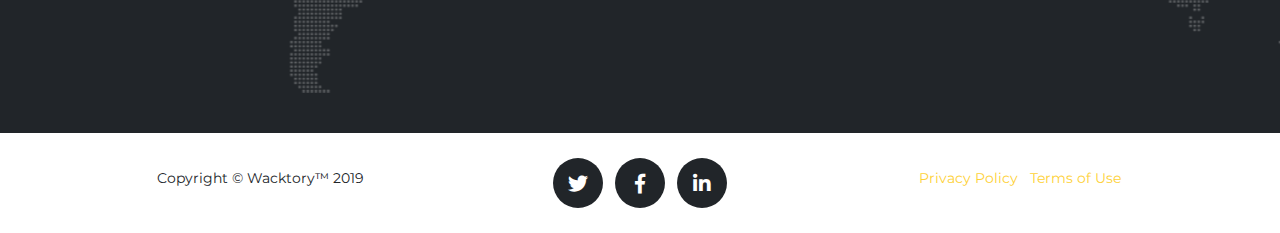
==== commit 6edb3883: "updated trailer video" ====
--- a/index.html
+++ b/index.html
@@ -80,7 +80,7 @@
                     <h2 class="section-heading text-uppercase">Players aren't just waiting for their turn in VR</h2>
 
                     <!-- Gameplay Video -->
-                    <iframe width="1120" height="630" src="https://www.youtube.com/embed/avccGwMOnUY" frameborder="0"
+                    <iframe width="800" height="450" src="https://www.youtube.com/embed/avccGwMOnUY" frameborder="0"
                         allow="accelerometer; autoplay; encrypted-media; gyroscope; picture-in-picture" allowfullscreen></iframe>
 
                     <p class="big"></p>
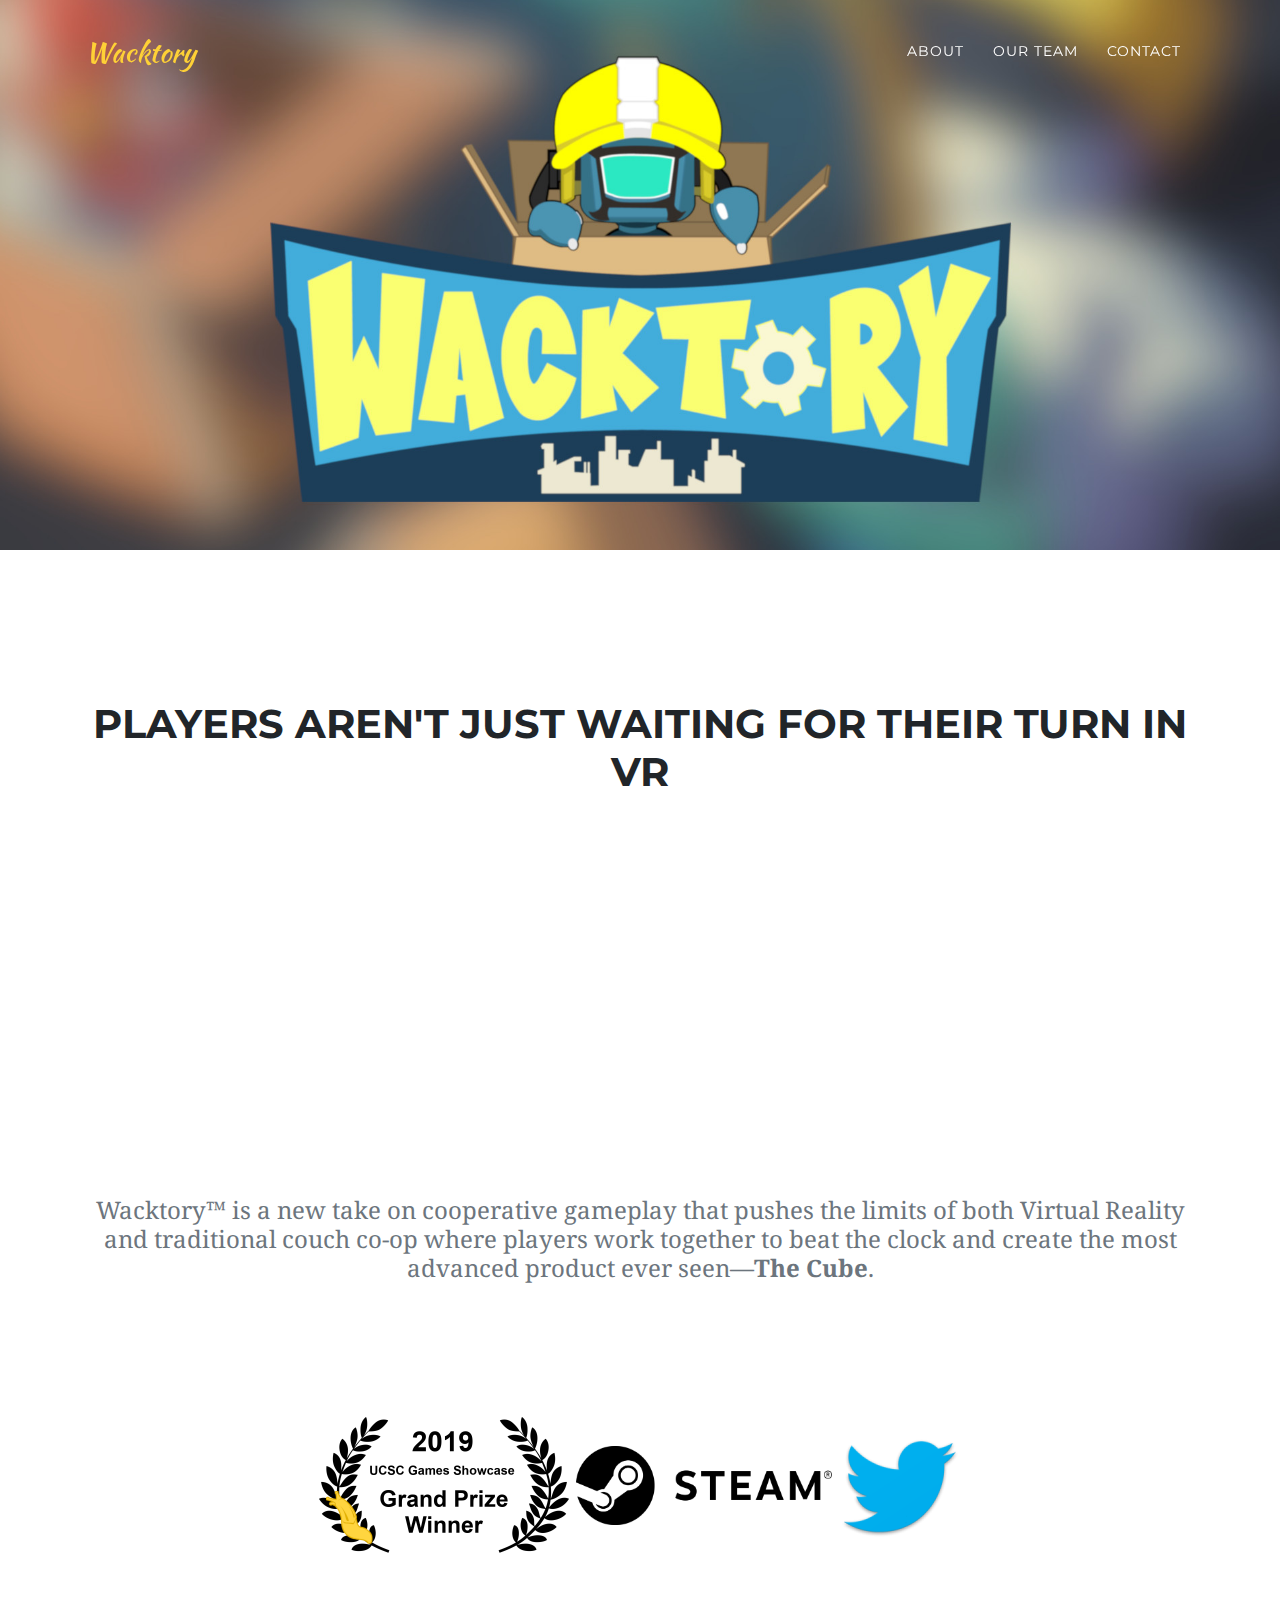
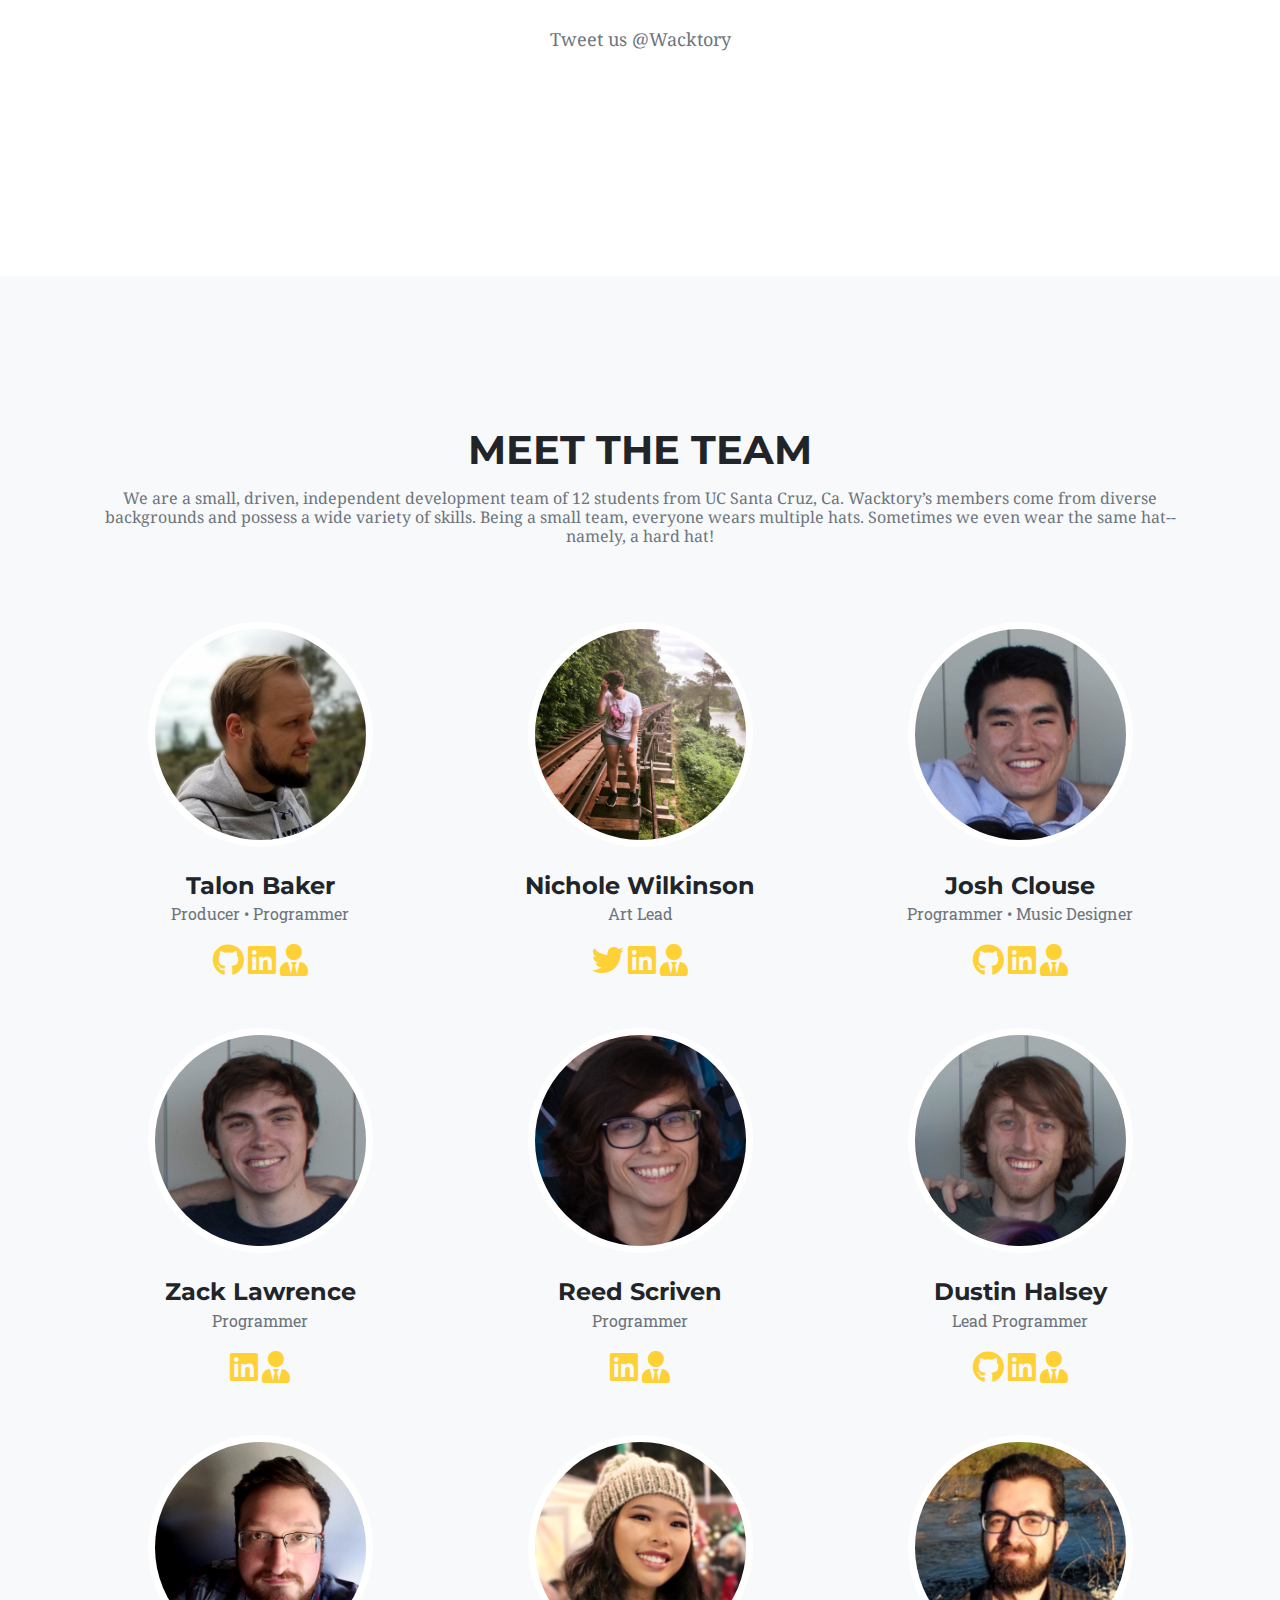
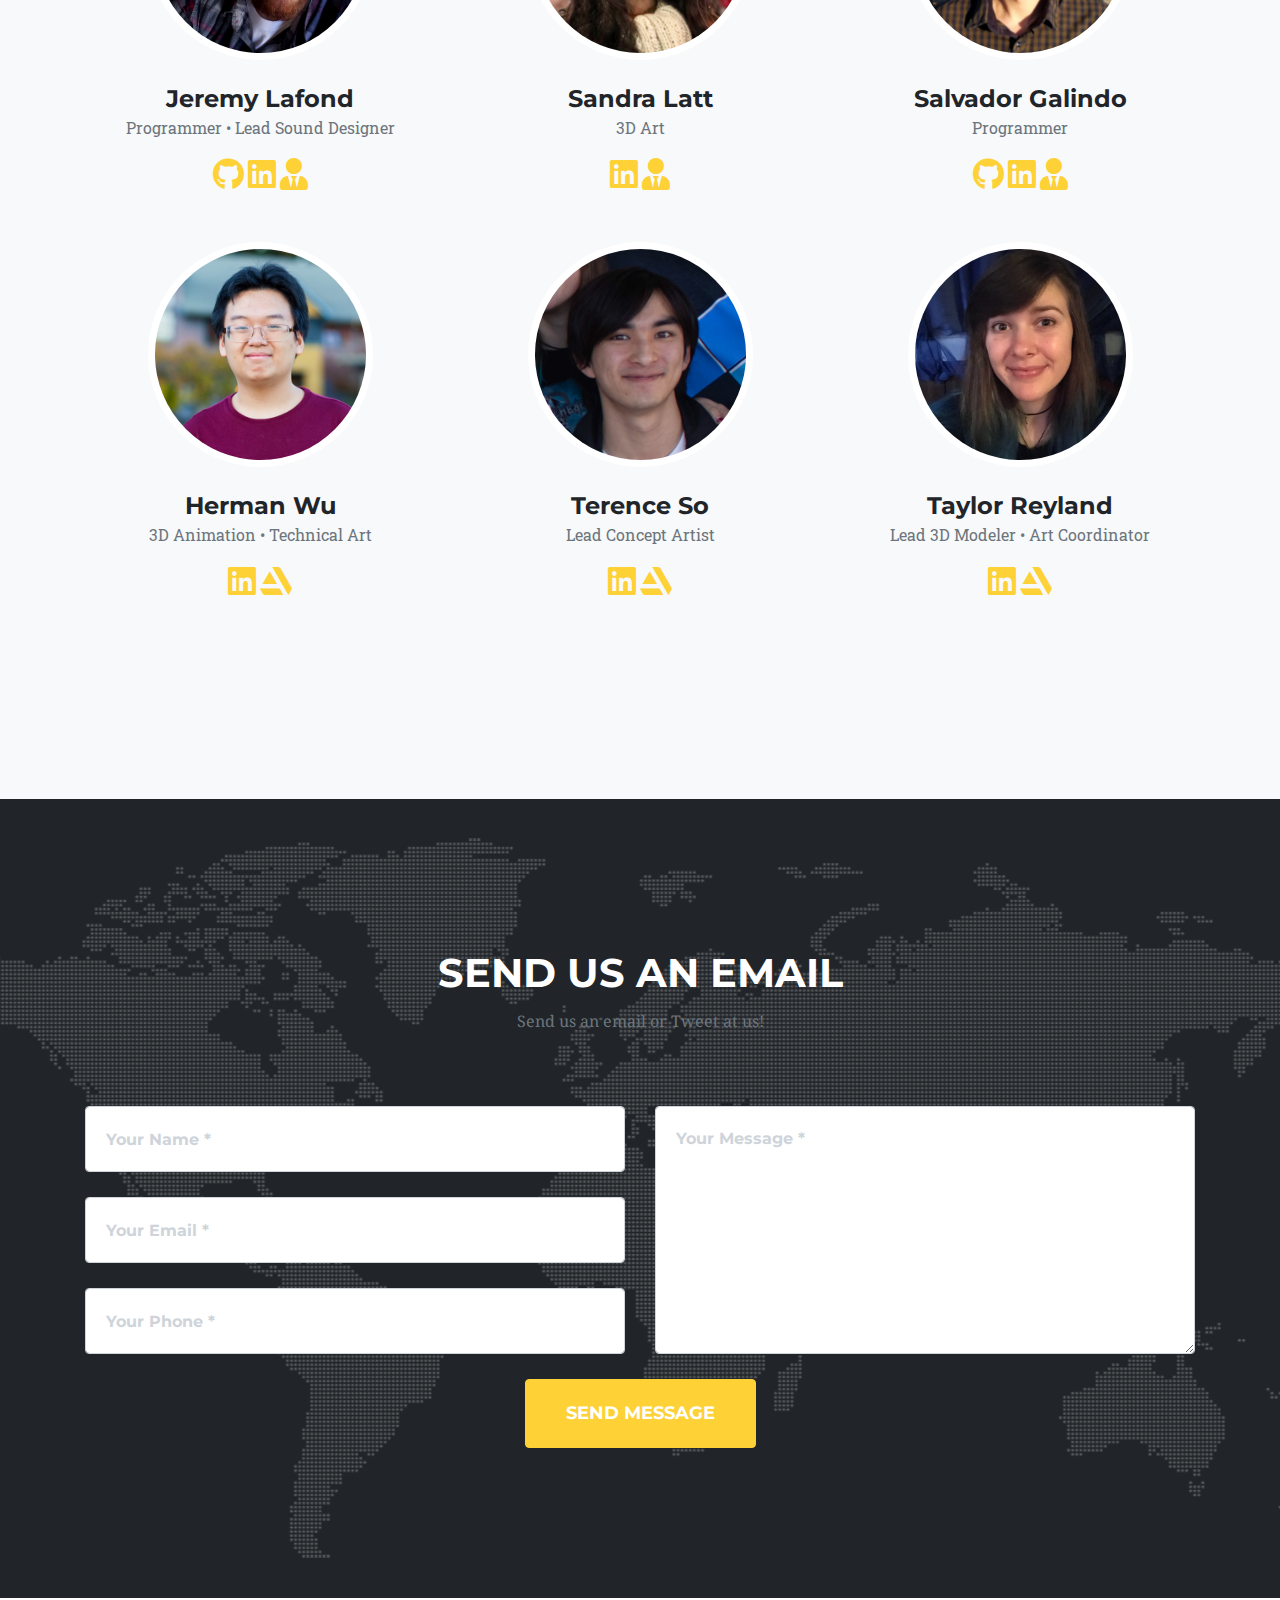
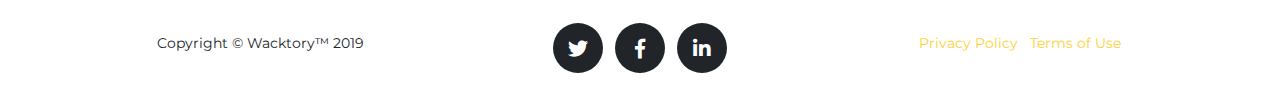
==== commit d409f7f6: "Adding new video" ====
--- a/index.html
+++ b/index.html
@@ -80,8 +80,7 @@
                     <h2 class="section-heading text-uppercase">Players aren't just waiting for their turn in VR</h2>
 
                     <!-- Gameplay Video -->
-                    <iframe width="800" height="450" src="https://www.youtube.com/embed/avccGwMOnUY" frameborder="0"
-                        allow="accelerometer; autoplay; encrypted-media; gyroscope; picture-in-picture" allowfullscreen></iframe>
+                    <iframe width="560" height="315" src="https://www.youtube.com/embed/bkwjrYXHHF0" frameborder="0" allow="accelerometer; autoplay; encrypted-media; gyroscope; picture-in-picture" allowfullscreen></iframe>
 
                     <p class="big"></p>
                     <br></br>
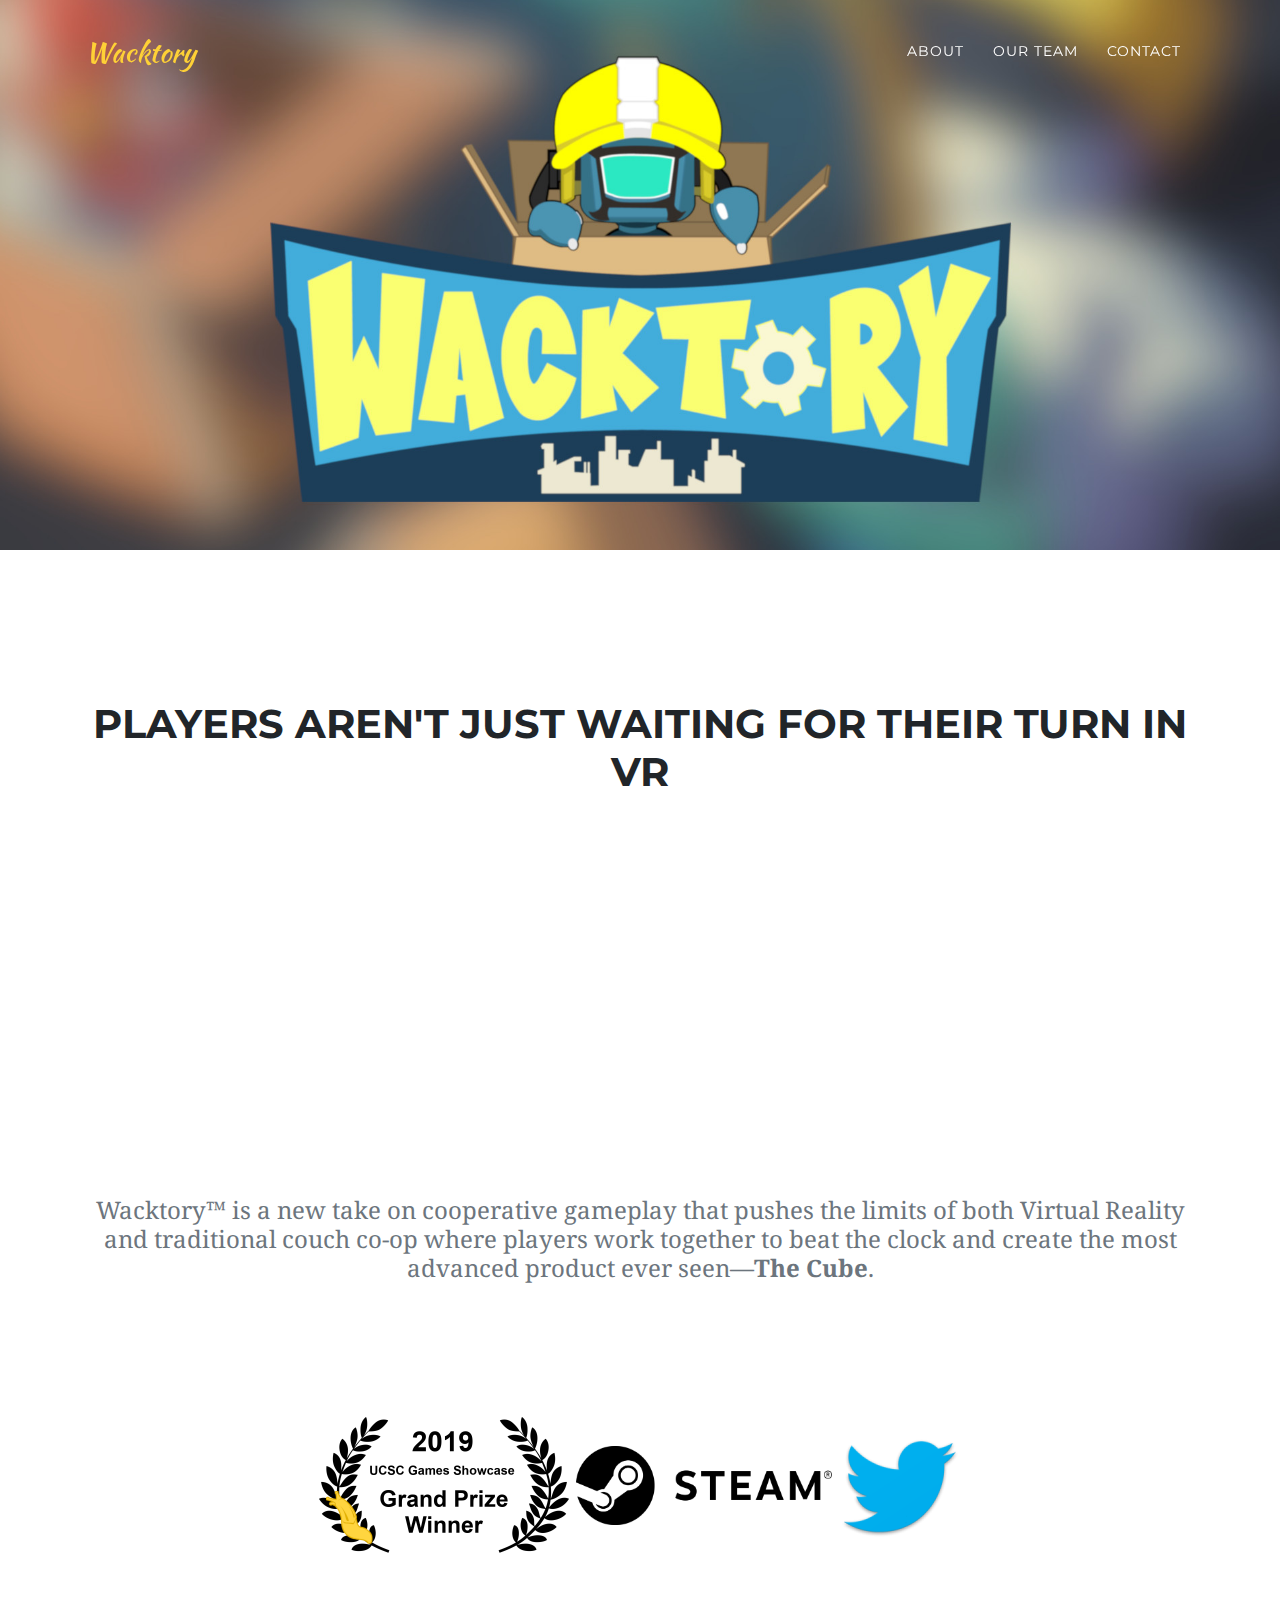
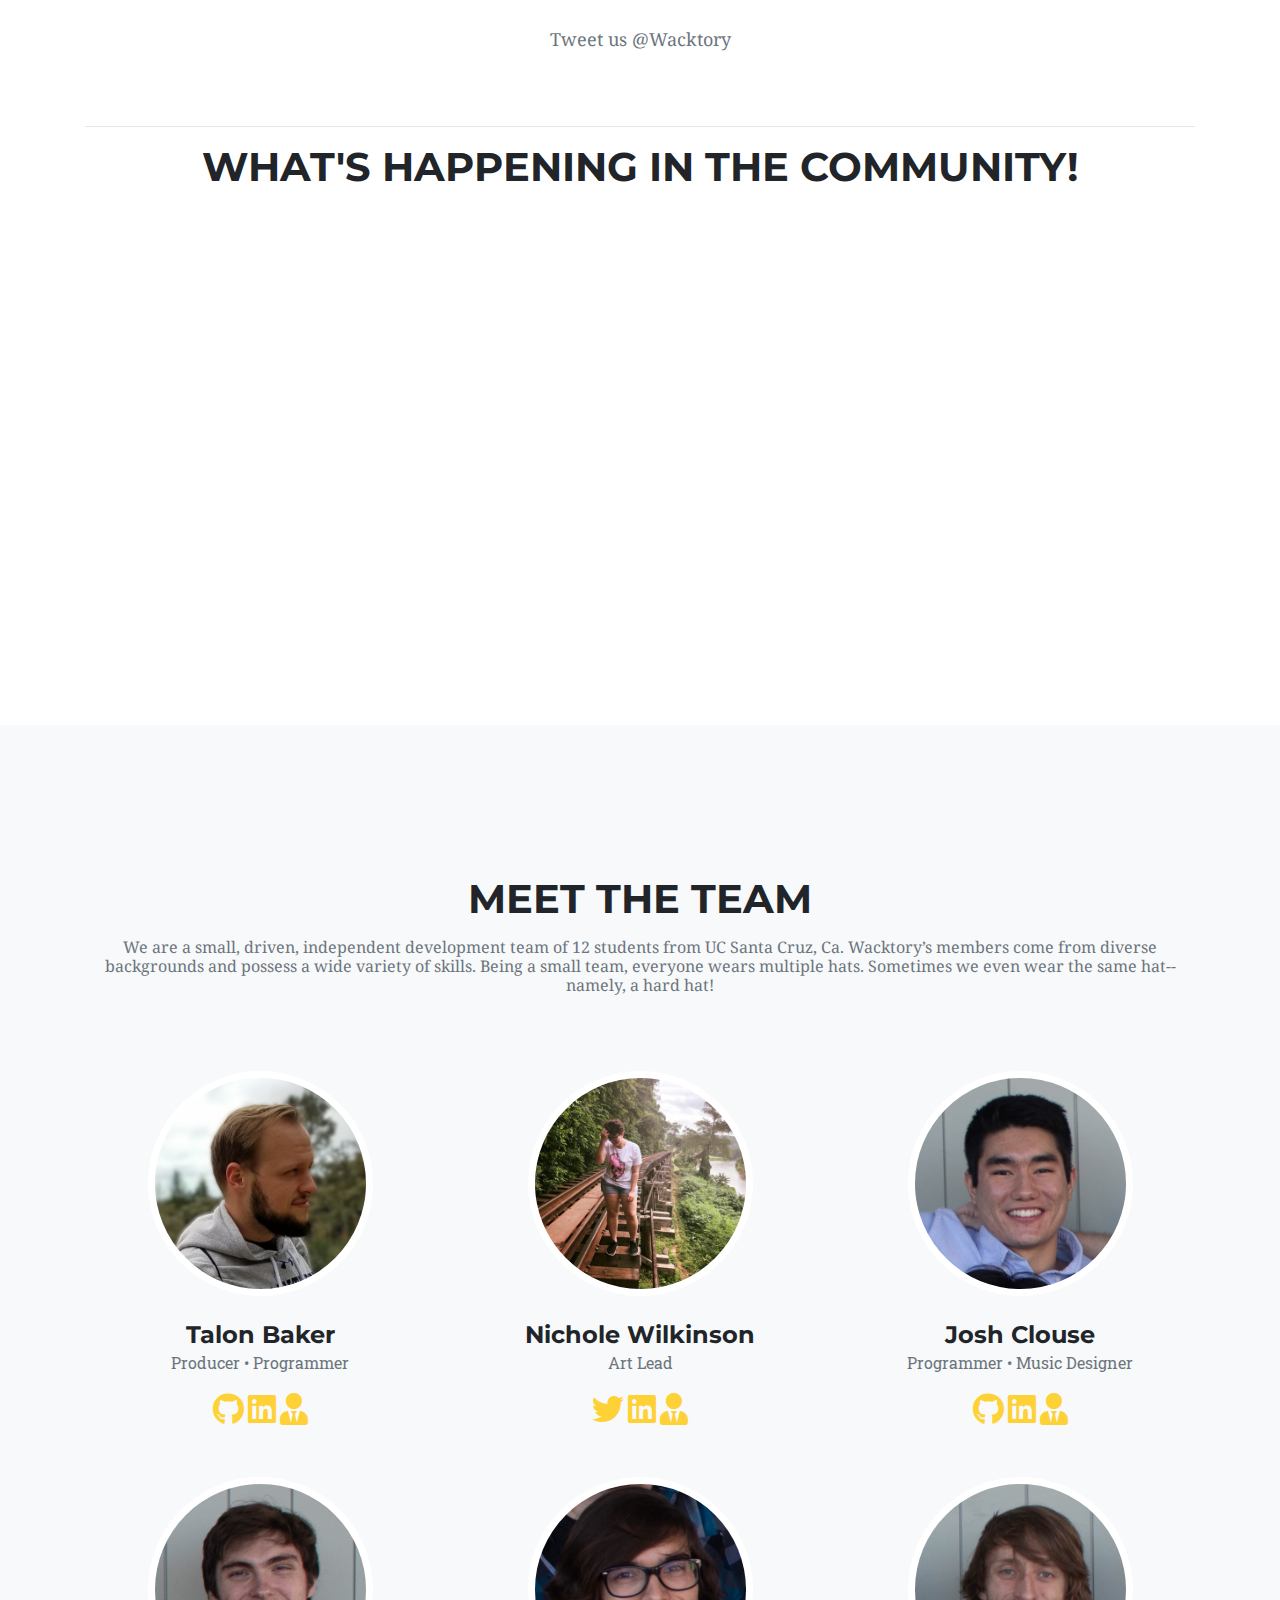
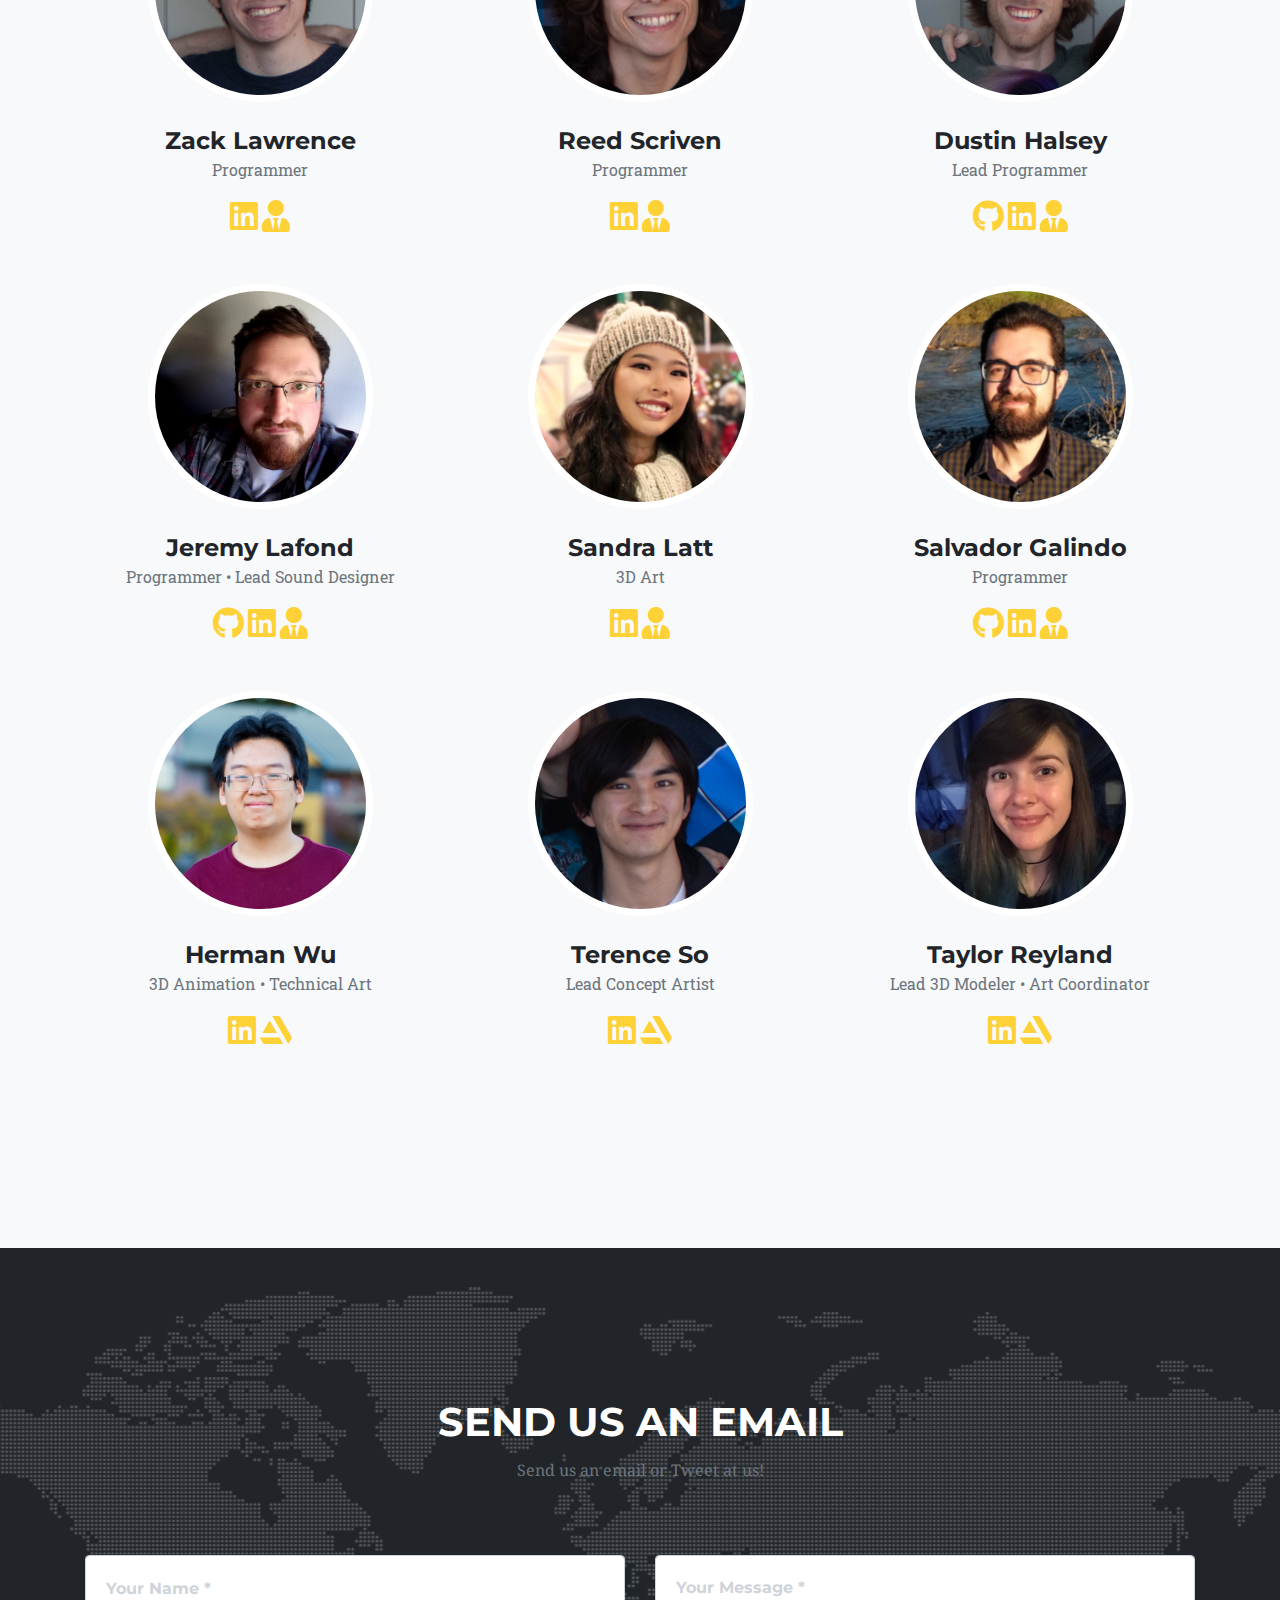
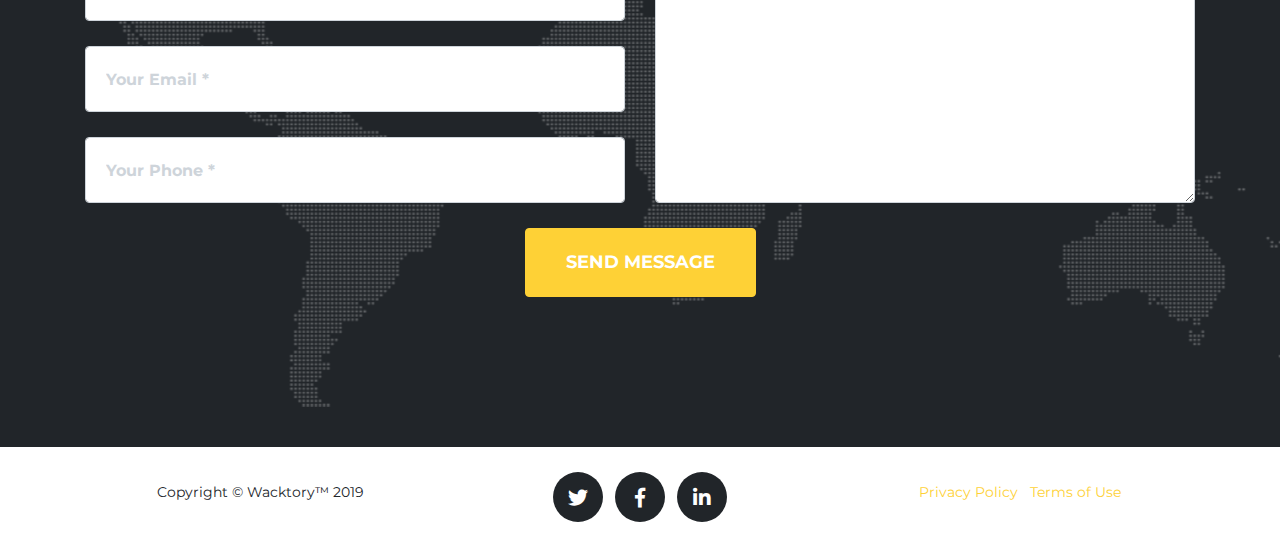
==== commit 74781ded: "Added lets play video/community section" ====
--- a/index.html
+++ b/index.html
@@ -106,6 +106,14 @@
                         	<font size="4">Tweet us @Wacktory</font>
                         </h3>
                     </a>
+
+                    <hr>
+                    <h2 class="section-heading text-uppercase">What's happening in the community!</h2>
+                    <br></br>
+
+                    <!-- Fan Section: videos and links -->
+                    <iframe width="560" height="315" src="https://www.youtube.com/embed/YjnBN9EYN9E" frameborder="0" allow="accelerometer; autoplay; encrypted-media; gyroscope; picture-in-picture" allowfullscreen></iframe>
+
                 </div>
         </div>
     </section>
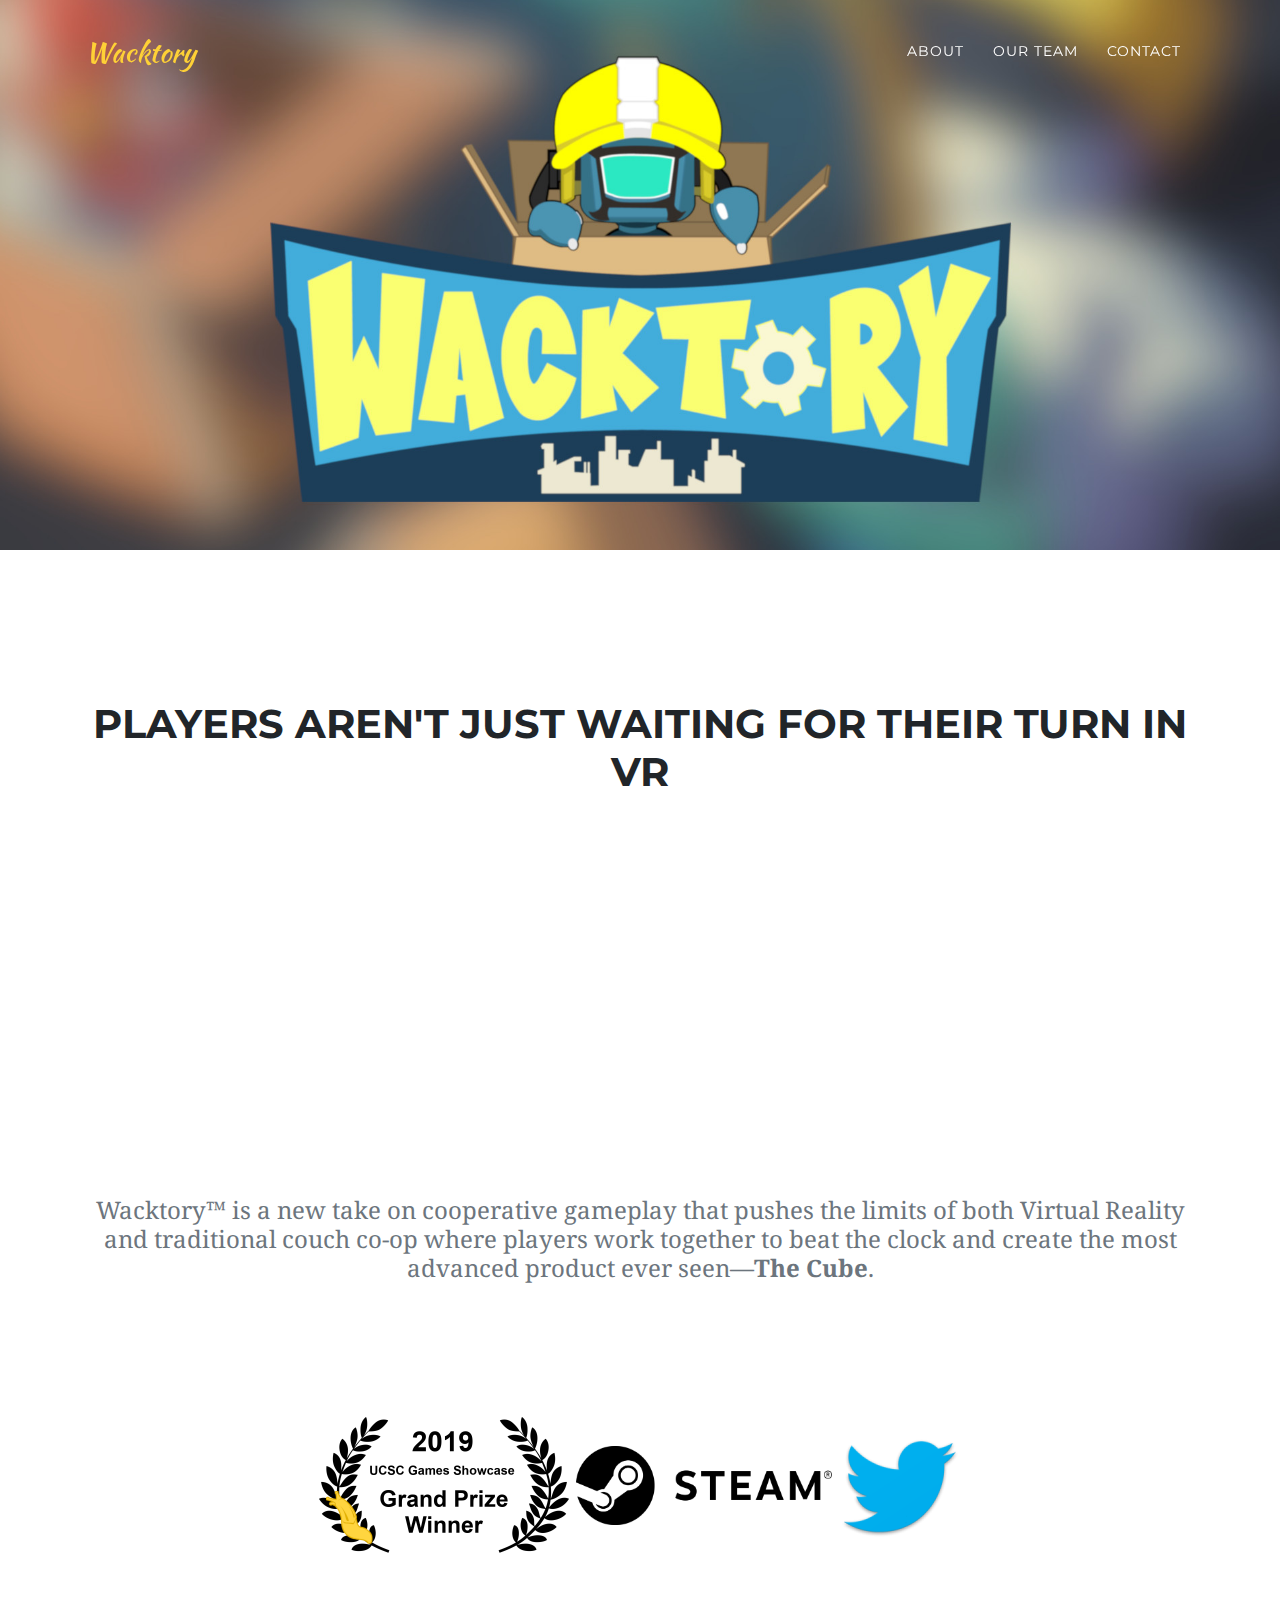
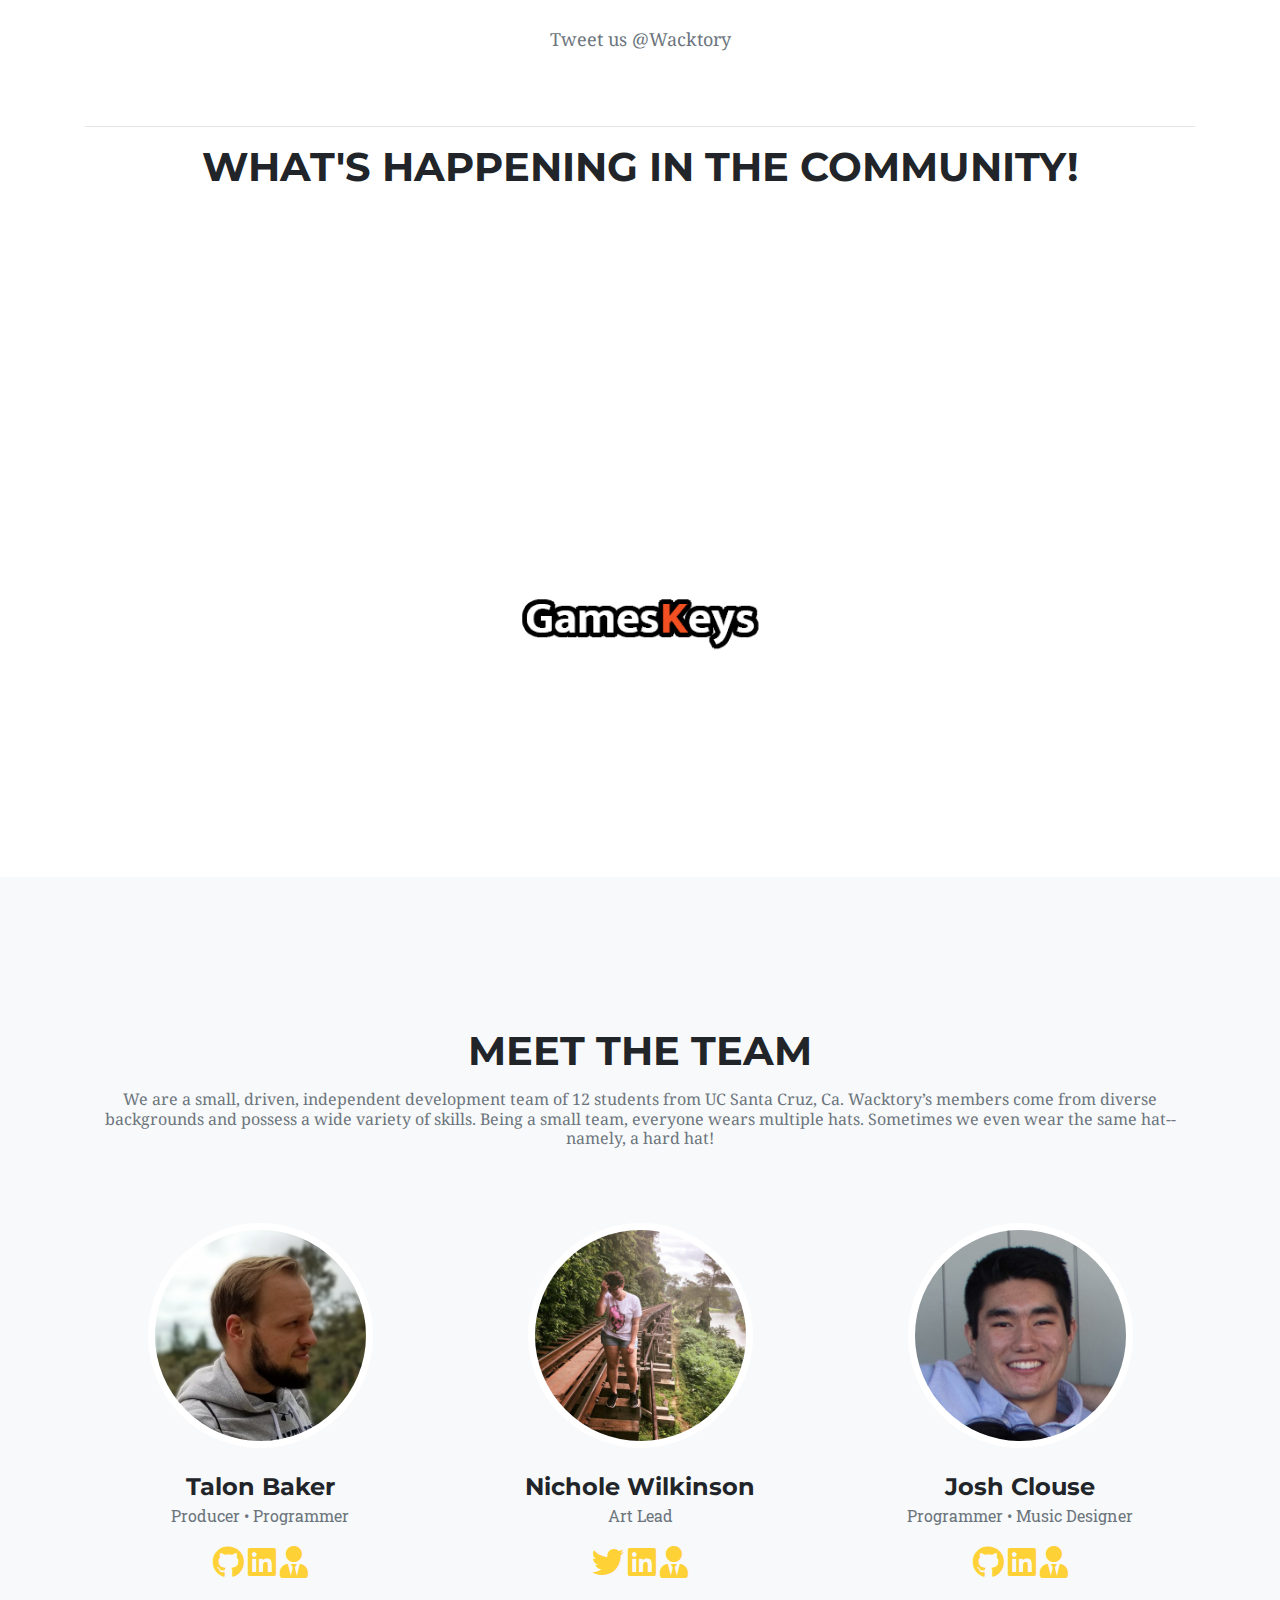
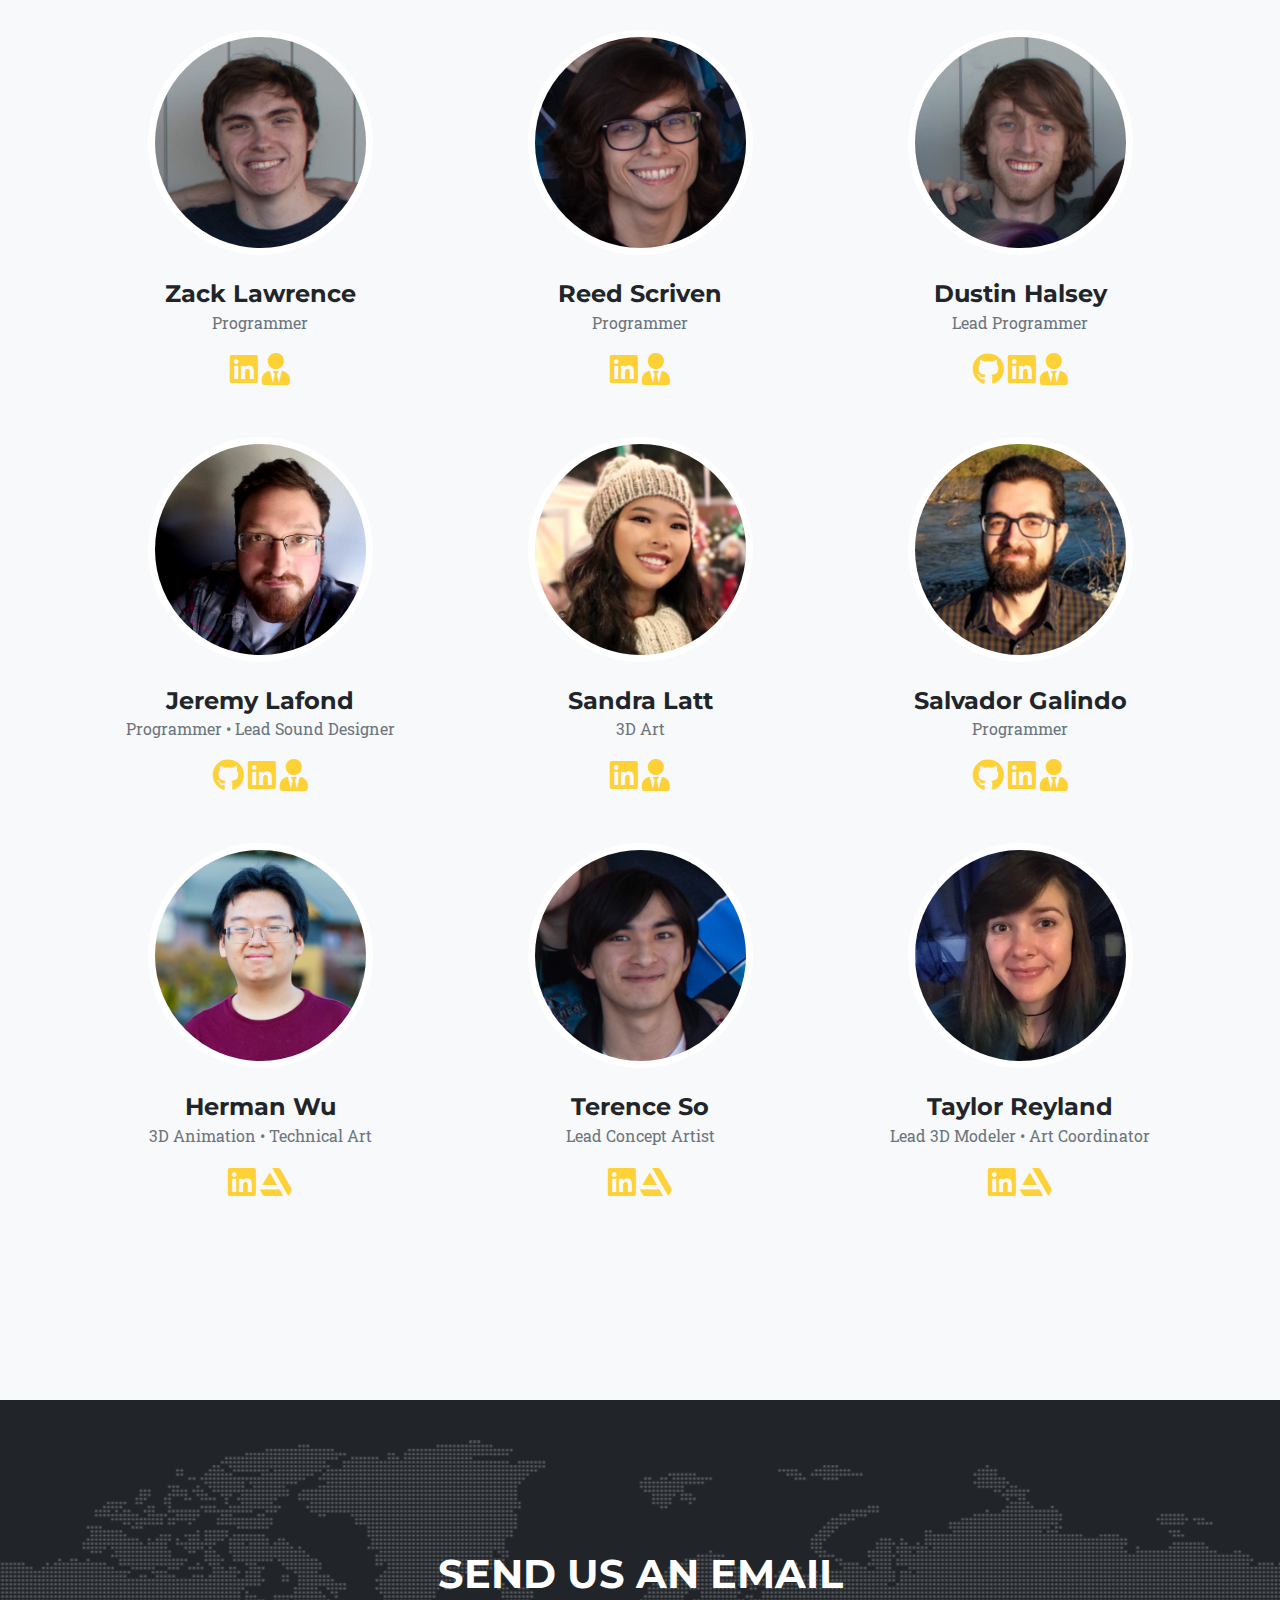
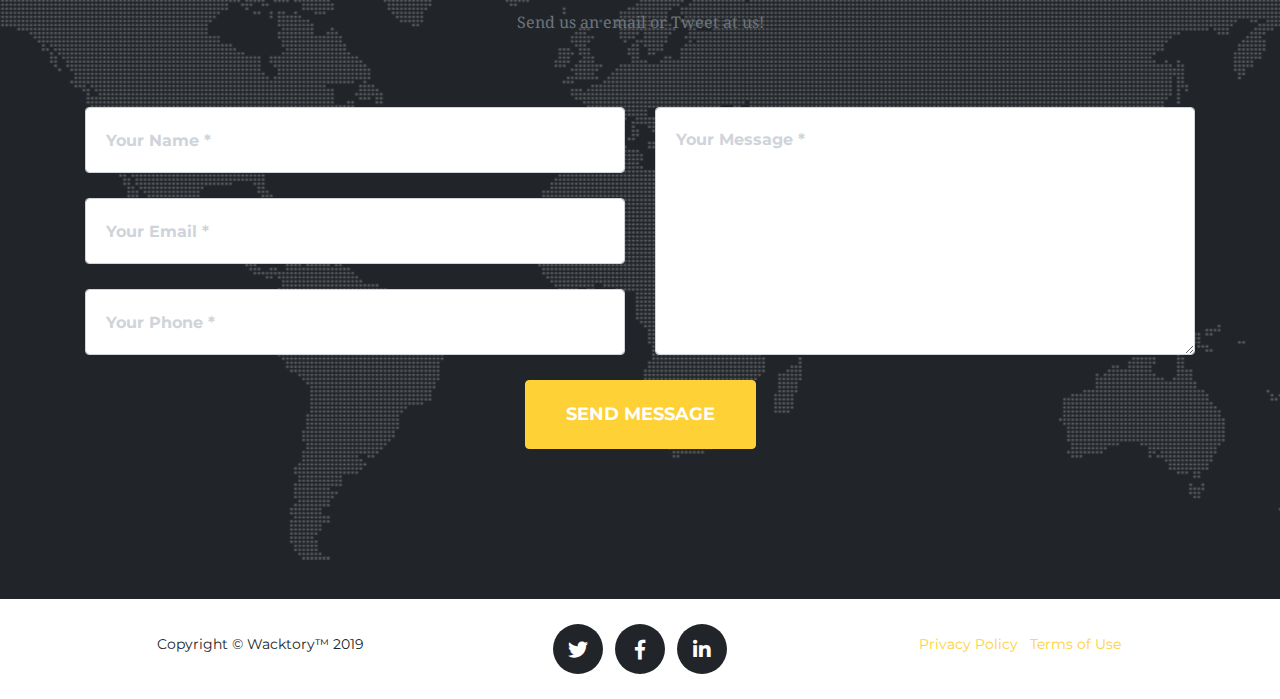
==== commit a09adc49: "Added GameKeys link to community section" ====
--- a/index.html
+++ b/index.html
@@ -113,6 +113,18 @@
 
                     <!-- Fan Section: videos and links -->
                     <iframe width="560" height="315" src="https://www.youtube.com/embed/YjnBN9EYN9E" frameborder="0" allow="accelerometer; autoplay; encrypted-media; gyroscope; picture-in-picture" allowfullscreen></iframe>
+                    
+                    <p></p>
+                    
+                    <!-- GameKeys Link -->
+                    <a href="https://gameskeys.net/product/wacktory/">
+                        <img src="img/Games_Keys_logo-4.png"  width="256">
+                        <h3 class="section-subheading text-muted">
+                            
+                        </h3>
+                    </a>
+
+                    
 
                 </div>
         </div>
@@ -226,13 +238,13 @@
                         <h4>Dustin Halsey</h4>
                         <p class="text-muted">Lead Programmer</p>
                         <!-- Links -->
-                        <a href="#">
+                        <a href="https://github.com/dhalsey">
                             <i class="fab fa-github fa-2x"></i>
                         </a>
-                        <a href="#">
-                            <i class="fab fa-linkedin fa-2x"></i>
-                        </a>
-                        <a href="#">
+                        <a href="https://www.linkedin.com/in/dustin-halsey">
+                            <i class="fab fa-linkedin fa-2x"></i>
+                        </a>
+                        <a href="https://dhalsey.github.io">
                             <i class="fas fa-user-tie fa-2x"></i>
                         </a>
                     </div>
